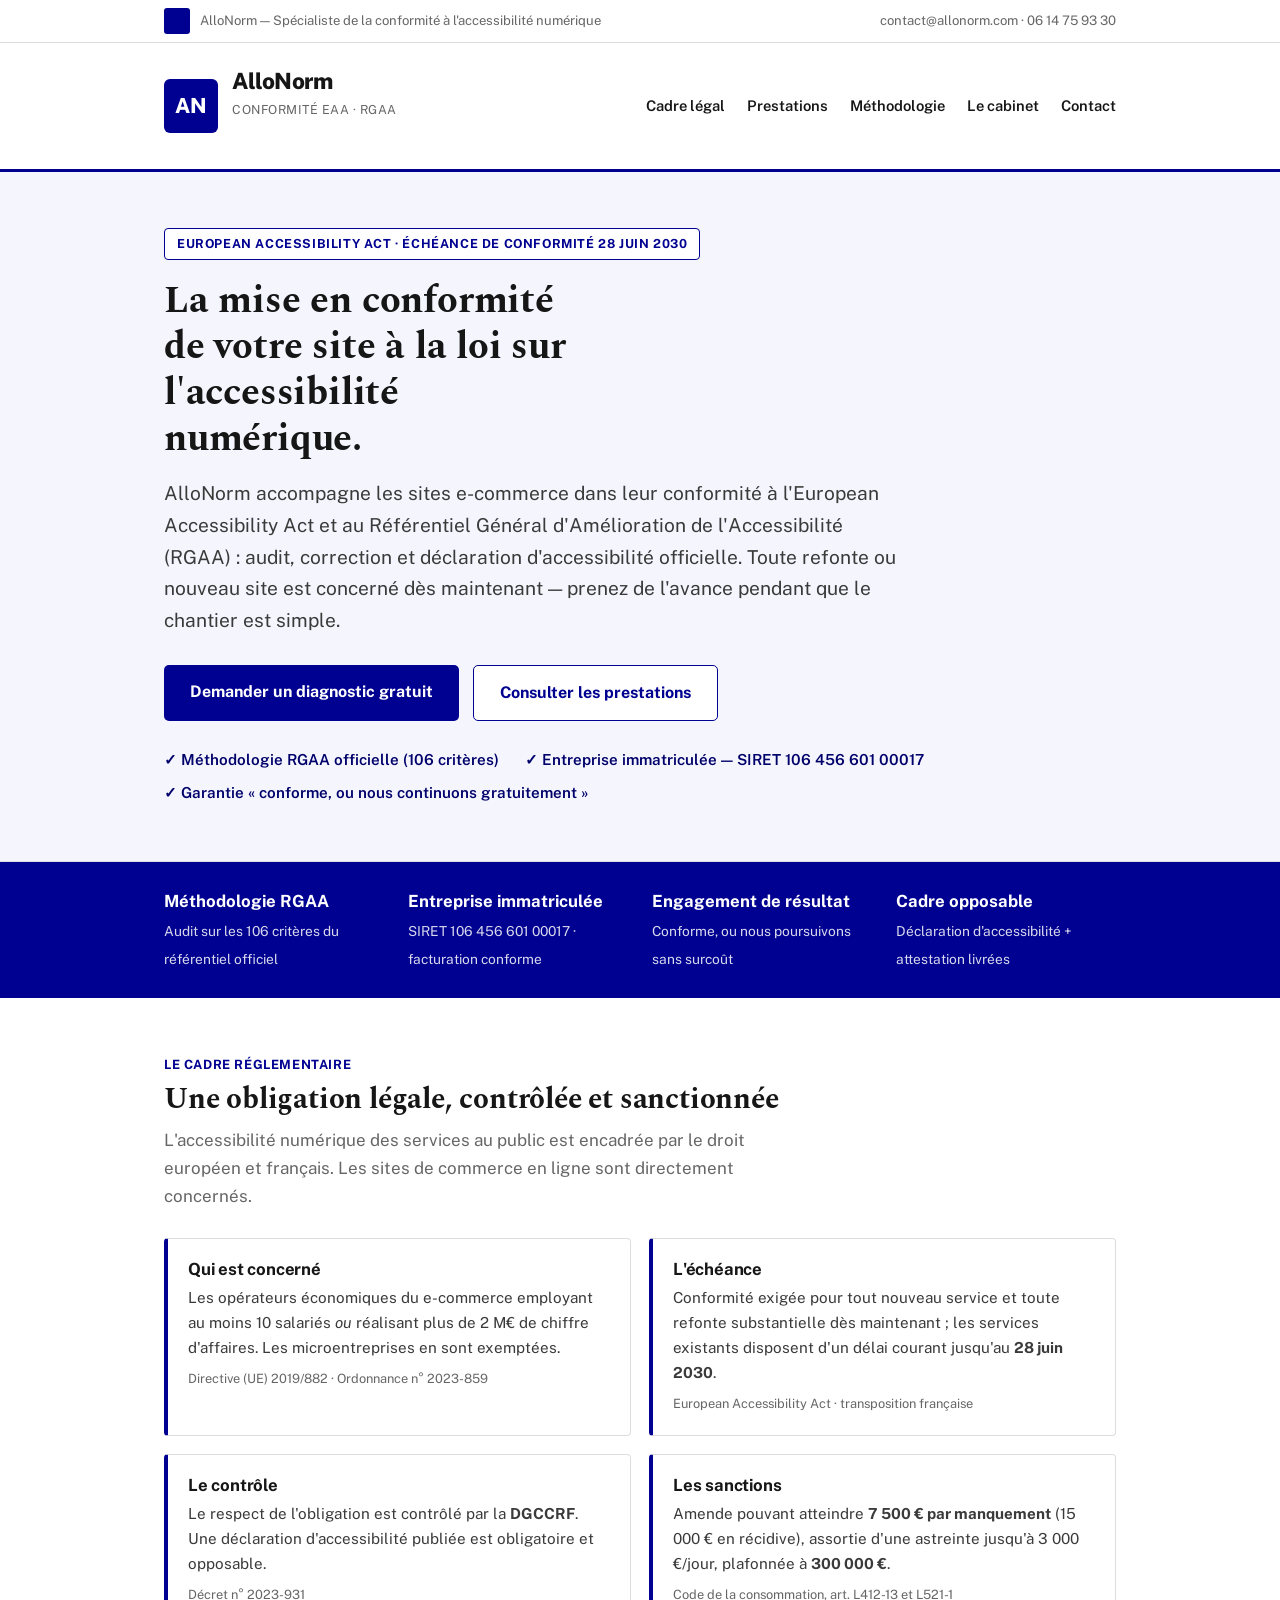
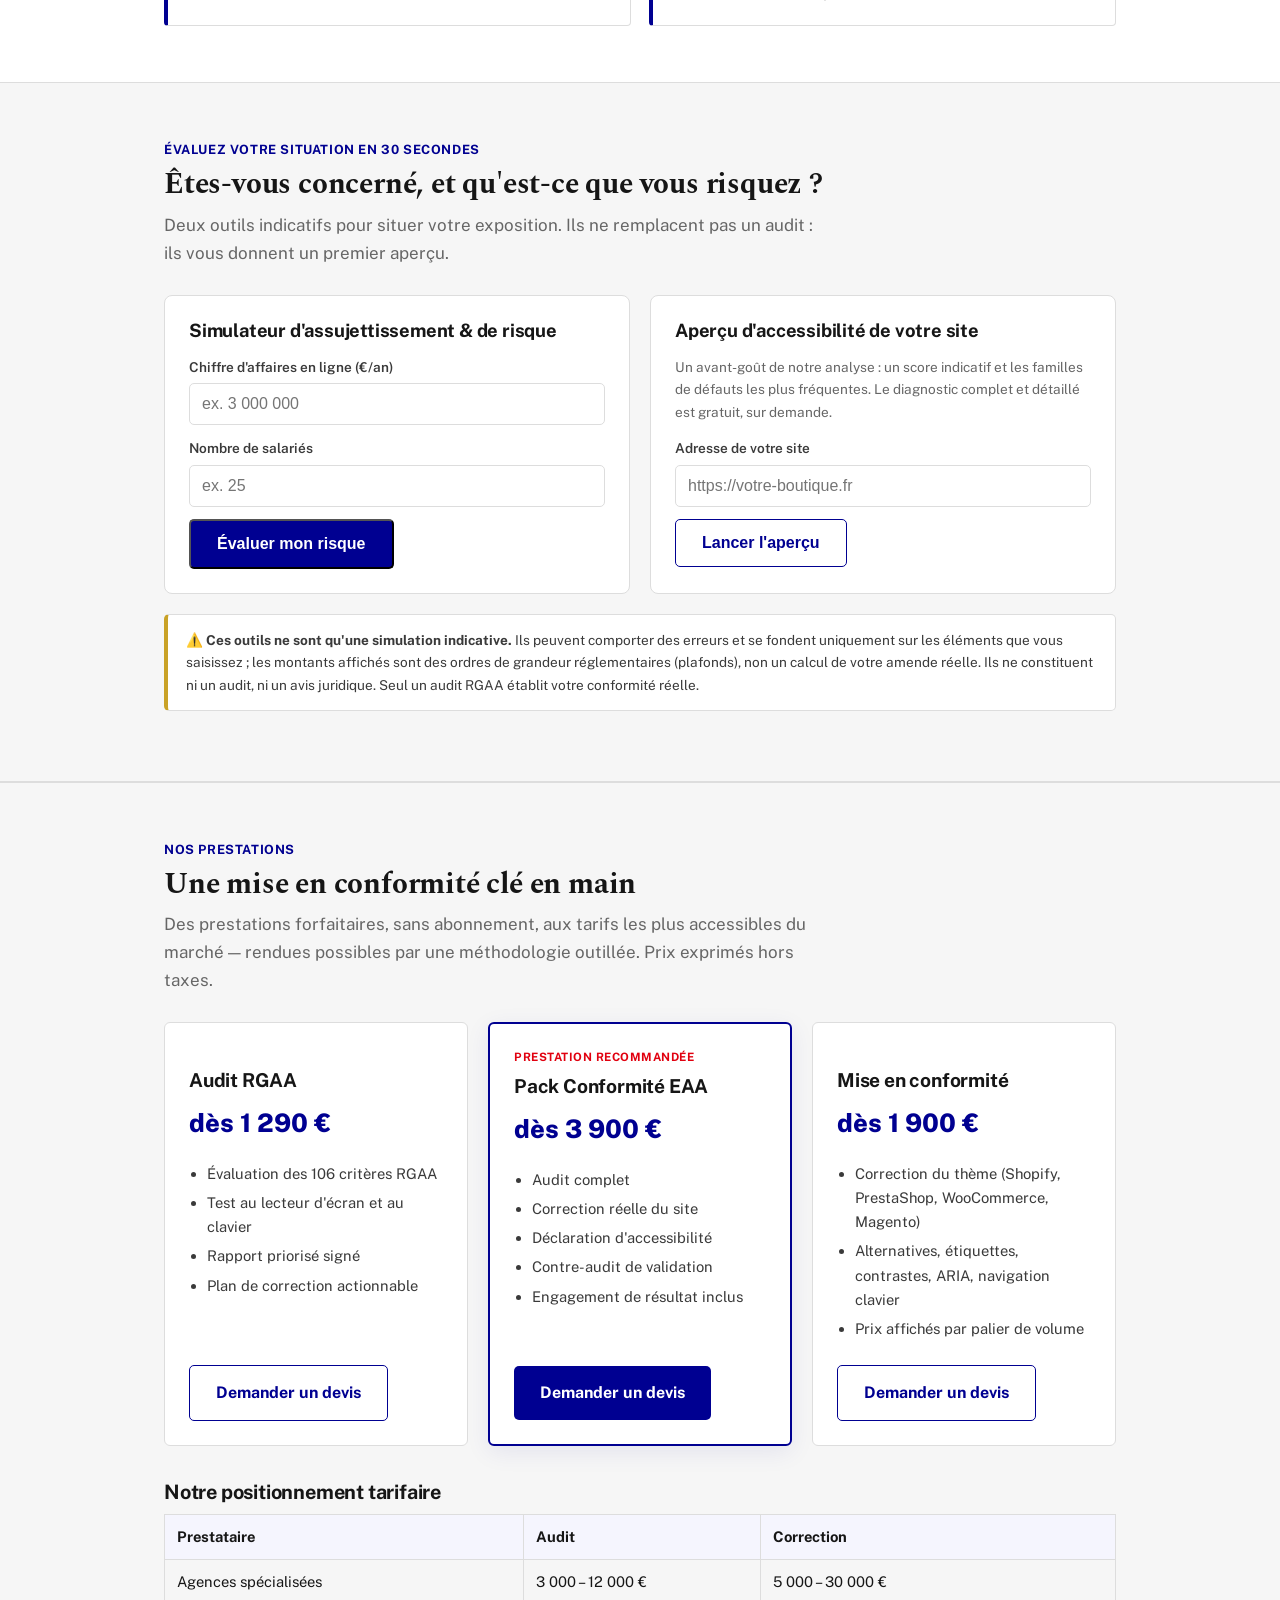
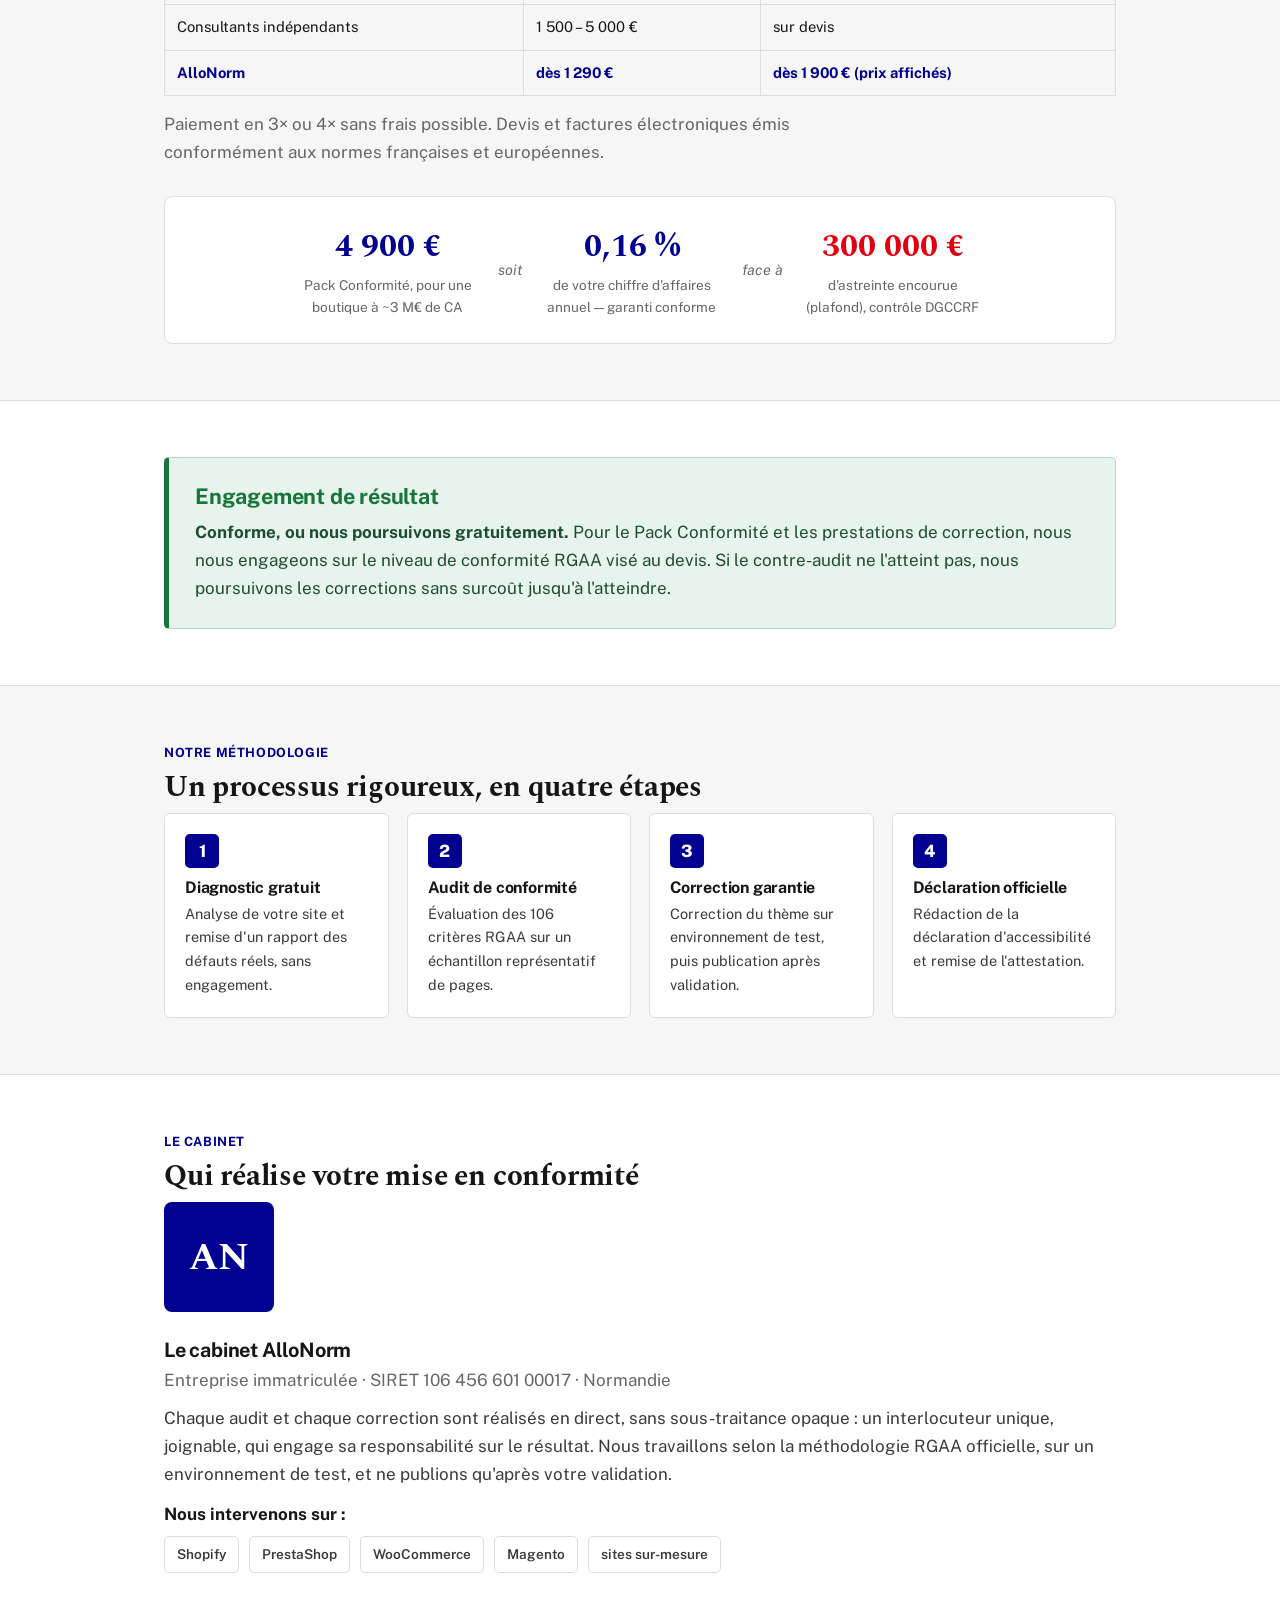
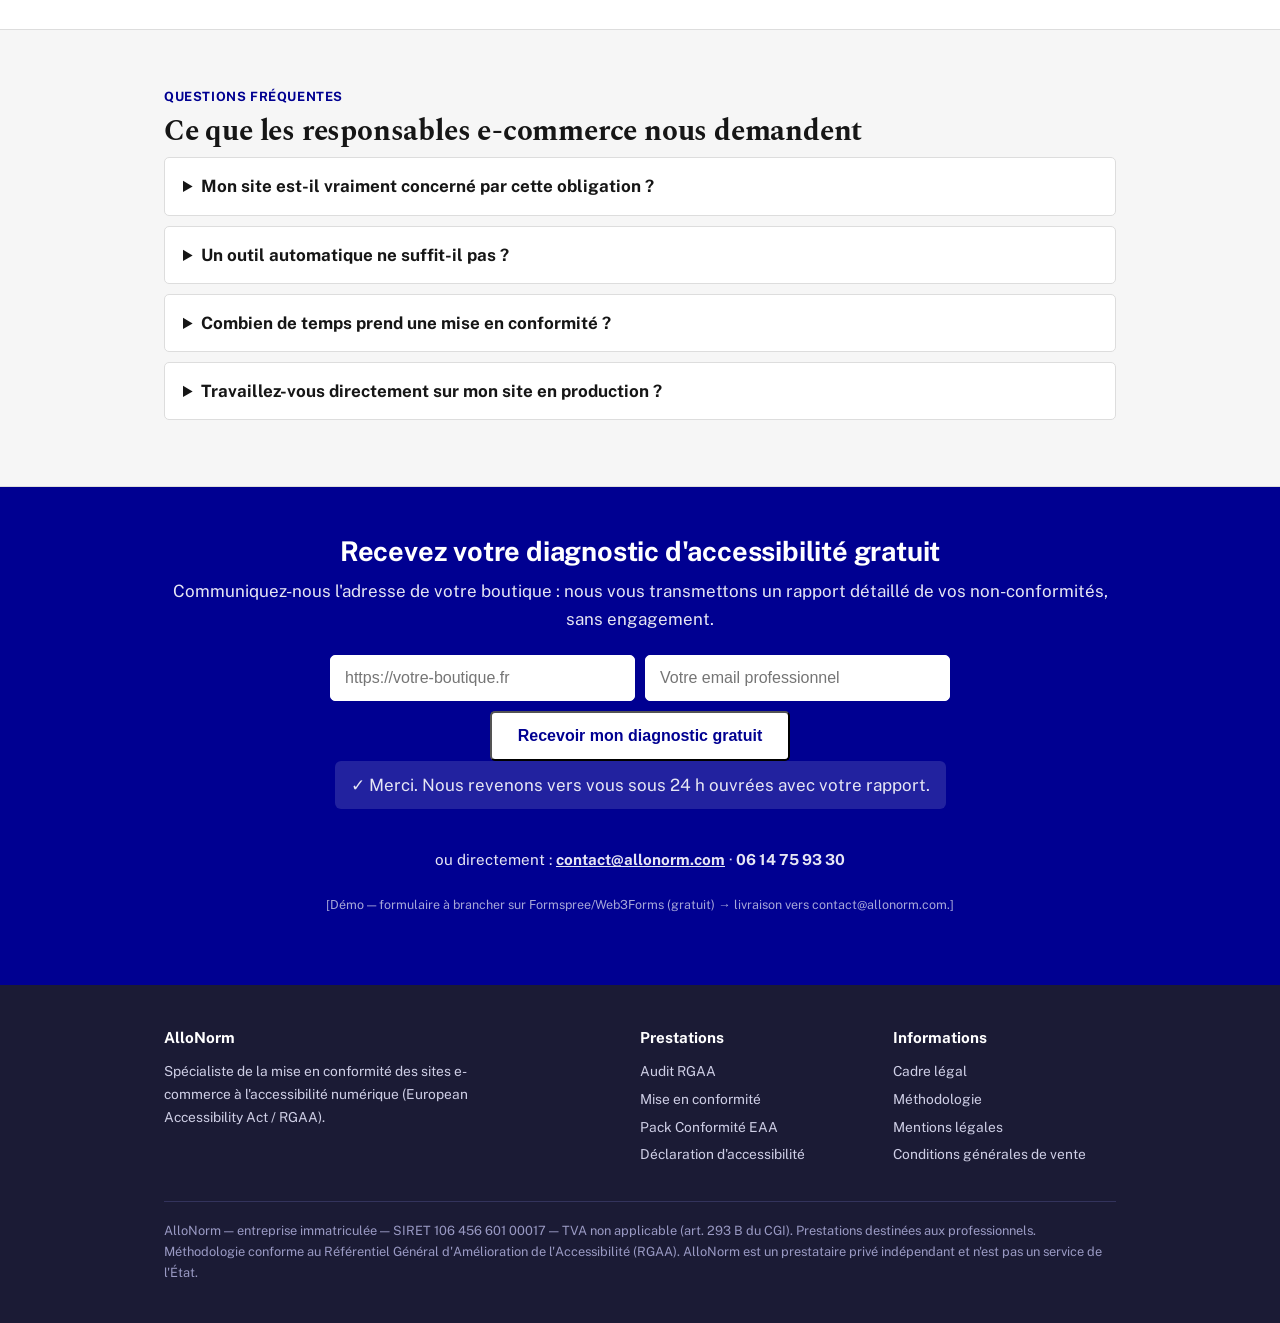
==== index.html @ 85f9f520 "Anonymisation : nom retiré des pages publiques (conservé aux mentions légales, exigence LCEN) Co-Aut" ====
<!DOCTYPE html>
<html lang="fr">
<head>
<meta charset="utf-8">
<meta name="viewport" content="width=device-width, initial-scale=1">
<title>AlloNorm — Conformité à l'accessibilité numérique (European Accessibility Act / RGAA)</title>
<meta name="description" content="AlloNorm accompagne les sites e-commerce dans leur mise en conformité à l'European Accessibility Act et au RGAA : audit, correction et déclaration d'accessibilité. Méthodologie RGAA officielle. Garantie de résultat.">
<link rel="preconnect" href="https://fonts.googleapis.com">
<link rel="preconnect" href="https://fonts.gstatic.com" crossorigin>
<link href="https://fonts.googleapis.com/css2?family=Public+Sans:ital,wght@0,400;0,600;0,700;0,800;1,400&family=Spectral:wght@600;700&display=swap" rel="stylesheet">
<style>
  :root{
    --bleu:#000091;        /* bleu institutionnel */
    --bleu-d:#00006b;
    --rouge:#e1000f;
    --ink:#161616;
    --gris:#3a3a3a;
    --gris-c:#666;
    --bord:#dddddd;
    --bg-alt:#f5f5fe;      /* fond bleuté très clair */
    --bg-grey:#f6f6f6;
    --vert:#18753c;
    --vert-bg:#e7f4ec;
  }
  *{box-sizing:border-box}
  html{scroll-behavior:smooth}
  body{margin:0;font-family:"Public Sans",-apple-system,"Segoe UI",Roboto,Helvetica,Arial,sans-serif;color:var(--ink);line-height:1.65;background:#fff;font-size:17px}
  .wrap{max-width:1000px;margin:0 auto;padding:0 24px}
  a{color:var(--bleu)}
  h1,h2,h3{font-weight:700;line-height:1.2;letter-spacing:-.2px}
  h1,h2.title{font-family:"Spectral",Georgia,serif}
  section[id]{scroll-margin-top:80px}
  .offer,.legal-card,.step{transition:transform .15s ease,box-shadow .15s ease}
  .offer:hover,.legal-card:hover,.step:hover{transform:translateY(-3px);box-shadow:0 10px 28px rgba(0,0,80,.10)}
  nav.main a{position:relative}
  nav.main a::after{content:"";position:absolute;left:0;right:100%;bottom:-4px;height:2px;background:var(--bleu);transition:right .2s ease}
  nav.main a:hover::after{right:0}

  /* Bandeau utilitaire haut */
  .util{background:#fff;border-bottom:1px solid var(--bord);font-size:.82rem;color:var(--gris-c)}
  .util .wrap{display:flex;justify-content:space-between;align-items:center;padding:8px 24px;gap:16px;flex-wrap:wrap}
  .util .left{display:flex;align-items:center;gap:10px}
  .util .square{width:26px;height:26px;background:var(--bleu);border-radius:3px}

  /* En-tête marque */
  .masthead{border-bottom:3px solid var(--bleu)}
  .masthead .wrap{display:flex;align-items:center;justify-content:space-between;padding:20px 24px;gap:20px;flex-wrap:wrap}
  .brand{display:flex;align-items:center;gap:14px}
  .brand .mark{width:54px;height:54px;background:var(--bleu);color:#fff;border-radius:6px;display:flex;align-items:center;justify-content:center;font-weight:800;font-size:1.3rem}
  .brand .name{font-weight:800;font-size:1.4rem;letter-spacing:-.5px}
  .brand .sub{font-size:.78rem;color:var(--gris-c);text-transform:uppercase;letter-spacing:.5px}
  nav.main{display:flex;gap:22px;font-size:.92rem;font-weight:600}
  nav.main a{text-decoration:none;color:var(--ink)}
  nav.main a:hover{color:var(--bleu)}

  /* Hero */
  .hero{background:var(--bg-alt);border-bottom:1px solid var(--bord)}
  .hero .wrap{padding:56px 24px}
  .eyebrow{display:inline-block;background:#fff;border:1px solid var(--bleu);color:var(--bleu);font-weight:700;font-size:.78rem;text-transform:uppercase;letter-spacing:.6px;padding:5px 12px;border-radius:4px;margin-bottom:18px}
  .hero h1{font-size:2.4rem;margin:0 0 16px;max-width:20ch}
  .hero p.lead{font-size:1.2rem;color:var(--gris);max-width:62ch;margin:0 0 28px}
  .actions{display:flex;gap:14px;flex-wrap:wrap}
  .hero-trust{list-style:none;padding:0;margin:26px 0 0;display:flex;flex-wrap:wrap;gap:8px 26px;font-weight:600;font-size:.95rem;color:var(--bleu-d)}
  .hero-trust li{white-space:nowrap}
  .btn{display:inline-block;font-weight:700;padding:14px 26px;border-radius:5px;text-decoration:none;font-size:1rem}
  .btn-p{background:var(--bleu);color:#fff}
  .btn-p:hover{background:var(--bleu-d)}
  .btn-s{background:#fff;color:var(--bleu);border:1px solid var(--bleu)}

  /* Bandeau confiance */
  .trust{background:var(--bleu);color:#fff}
  .trust .wrap{display:grid;grid-template-columns:repeat(auto-fit,minmax(200px,1fr));gap:24px;padding:26px 24px}
  .trust .item{display:flex;gap:12px;align-items:flex-start}
  .trust .item b{display:block;font-size:1.05rem}
  .trust .item span{font-size:.86rem;opacity:.85}

  section{padding:56px 0}
  section.alt{background:var(--bg-grey);border-top:1px solid var(--bord);border-bottom:1px solid var(--bord)}
  .kicker{color:var(--bleu);font-weight:700;text-transform:uppercase;letter-spacing:.6px;font-size:.8rem;margin:0 0 8px}
  h2.title{font-size:1.8rem;margin:0 0 8px}
  .sub{color:var(--gris-c);max-width:65ch;margin:0 0 28px}

  /* Cadre légal — encadré officiel */
  .legal-grid{display:grid;grid-template-columns:1fr 1fr;gap:18px}
  .legal-card{background:#fff;border:1px solid var(--bord);border-left:4px solid var(--bleu);border-radius:4px;padding:20px}
  .legal-card h3{margin:0 0 6px;font-size:1.05rem}
  .legal-card p{margin:0;color:var(--gris);font-size:.95rem}
  .legal-card .ref{display:block;margin-top:8px;font-size:.8rem;color:var(--gris-c)}

  /* Prestations */
  .offers{display:grid;grid-template-columns:repeat(3,1fr);gap:20px}
  .offer{border:1px solid var(--bord);border-radius:6px;padding:24px;background:#fff;display:flex;flex-direction:column}
  .offer.feature{border:2px solid var(--bleu);box-shadow:0 6px 24px rgba(0,0,145,.08)}
  .offer .tag{font-size:.72rem;font-weight:700;text-transform:uppercase;letter-spacing:.5px;color:var(--rouge);margin-bottom:8px;min-height:14px}
  .offer h3{margin:0 0 4px;font-size:1.2rem}
  .offer .price{font-size:1.6rem;font-weight:800;color:var(--bleu);margin:6px 0 12px}
  .offer ul{padding-left:18px;margin:0 0 18px;color:var(--gris);font-size:.92rem}
  .offer ul li{margin:5px 0}
  .offer .foot{margin-top:auto}

  table.cmp{width:100%;border-collapse:collapse;font-size:.92rem;margin-top:10px}
  table.cmp th,table.cmp td{border:1px solid var(--bord);padding:10px 12px;text-align:left}
  table.cmp th{background:var(--bg-alt)}
  table.cmp td.us{font-weight:700;color:var(--bleu)}

  .reframe{margin-top:30px;background:#fff;border:1px solid var(--bord);border-radius:8px;padding:24px;display:flex;align-items:center;justify-content:center;gap:22px;flex-wrap:wrap;text-align:center}
  .reframe .big{font-family:"Spectral",Georgia,serif;font-size:2rem;font-weight:700;color:var(--bleu)}
  .reframe .cap{font-size:.85rem;color:var(--gris-c);max-width:22ch;margin:0 auto}
  .reframe .arrow{color:var(--gris-c);font-style:italic;font-size:.9rem}
  .guarantee{background:var(--vert-bg);border:1px solid #b6ddc4;border-left:5px solid var(--vert);border-radius:5px;padding:26px}
  .guarantee h2{margin:0 0 8px;color:var(--vert);font-size:1.35rem}
  .guarantee p{margin:0;color:#1d4d31}

  .steps{display:grid;grid-template-columns:repeat(4,1fr);gap:18px;counter-reset:s}
  .step{background:#fff;border:1px solid var(--bord);border-radius:6px;padding:20px}
  .step .n{width:34px;height:34px;border-radius:5px;background:var(--bleu);color:#fff;display:flex;align-items:center;justify-content:center;font-weight:800;margin-bottom:10px}
  .step h3{margin:0 0 4px;font-size:1rem}
  .step p{margin:0;font-size:.9rem;color:var(--gris)}

  .who{display:flex;gap:26px;align-items:flex-start;flex-wrap:wrap}
  .who-photo{flex:0 0 110px;height:110px;border-radius:8px;background:var(--bleu);color:#fff;display:flex;align-items:center;justify-content:center;font-family:"Spectral",serif;font-size:2.4rem;font-weight:700}
  .platforms{display:flex;gap:10px;flex-wrap:wrap;margin-top:8px}
  .platforms span{border:1px solid var(--bord);border-radius:5px;padding:6px 12px;font-size:.85rem;font-weight:600;color:var(--gris);background:#fff}
  .tools{display:grid;grid-template-columns:1fr 1fr;gap:20px}
  .tool{background:#fff;border:1px solid var(--bord);border-radius:8px;padding:24px}
  .tool h3{margin:0 0 14px;font-size:1.15rem}
  .tool label{display:block;font-size:.85rem;font-weight:600;color:var(--gris);margin:0 0 12px}
  .tool input{width:100%;margin-top:5px;padding:11px 12px;border:1px solid var(--bord);border-radius:5px;font-size:1rem}
  .tool input:focus{outline:2px solid var(--bleu);border-color:var(--bleu)}
  .tool .hint{font-size:.85rem;color:var(--gris-c);margin:0 0 14px}
  .result{margin-top:16px;padding:16px;border-radius:6px;font-size:.95rem;border:1px solid var(--bord);background:var(--bg-alt)}
  .result .verdict{font-weight:800;font-size:1.05rem;margin-bottom:6px}
  .result .figure{font-family:"Spectral",serif;font-size:1.6rem;font-weight:700;color:var(--rouge);margin:6px 0}
  .result .ok{color:var(--vert)} .result .ko{color:var(--rouge)}
  .result .bar{height:8px;border-radius:4px;background:#e6e6f2;overflow:hidden;margin:8px 0}
  .result .bar > span{display:block;height:100%;background:var(--rouge)}
  .result ul{margin:8px 0 0;padding-left:18px;color:var(--gris)}
  .disclaimer{margin-top:20px;background:#fff;border:1px solid var(--bord);border-left:4px solid #c9a227;border-radius:5px;padding:14px 18px;font-size:.85rem;color:var(--gris)}
  .contact-form{display:flex;gap:10px;flex-wrap:wrap;justify-content:center;margin:6px auto 0;max-width:620px}
  .contact-form input{flex:1 1 220px;padding:13px 14px;border:1px solid #fff;border-radius:5px;font-size:1rem}
  .form-ok{background:rgba(255,255,255,.15);display:inline-block;padding:10px 16px;border-radius:6px;margin-top:14px}
  .faq details{border:1px solid var(--bord);border-radius:5px;padding:14px 18px;margin-bottom:10px;background:#fff}
  .faq summary{font-weight:700;cursor:pointer}
  .faq p{color:var(--gris);margin:10px 0 0}

  .cta-band{background:var(--bleu);color:#fff;text-align:center}
  .cta-band .wrap{padding:48px 24px}
  .cta-band h2{font-size:1.7rem;margin:0 0 10px}
  .cta-band p{opacity:.9;margin:0 0 22px}
  .cta-band .btn-p{background:#fff;color:var(--bleu)}

  footer{background:#1b1b35;color:#cfcfe6;font-size:.86rem}
  footer .wrap{padding:40px 24px;display:grid;grid-template-columns:2fr 1fr 1fr;gap:30px}
  footer h4{color:#fff;font-size:.95rem;margin:0 0 10px}
  footer a{color:#cfcfe6;text-decoration:none;display:block;margin:5px 0}
  footer .legal{grid-column:1/-1;border-top:1px solid #33335c;padding-top:18px;color:#9a9ac4;font-size:.8rem}

  @media(max-width:860px){
    .legal-grid,.offers,.steps{grid-template-columns:1fr}
    footer .wrap{grid-template-columns:1fr}
    .hero h1{font-size:1.9rem}
  }
</style>
</head>
<body>

<!-- Bandeau utilitaire -->
<div class="util"><div class="wrap">
  <div class="left"><div class="square"></div><span>AlloNorm — Spécialiste de la conformité à l'accessibilité numérique</span></div>
  <div>contact@allonorm.com · 06 14 75 93 30</div>
</div></div>

<!-- En-tête -->
<header class="masthead"><div class="wrap">
  <div class="brand">
    <div class="mark">AN</div>
    <div>
      <div class="name">AlloNorm</div>
      <div class="sub">Conformité EAA · RGAA</div>
    </div>
  </div>
  <nav class="main">
    <a href="#cadre">Cadre légal</a>
    <a href="#prestations">Prestations</a>
    <a href="#methode">Méthodologie</a>
    <a href="#cabinet">Le cabinet</a>
    <a href="#contact">Contact</a>
  </nav>
</div></header>

<!-- Hero -->
<div class="hero"><div class="wrap">
  <span class="eyebrow">European Accessibility Act · échéance de conformité 28 juin 2030</span>
  <h1>La mise en conformité de votre site à la loi sur l'accessibilité numérique.</h1>
  <p class="lead">AlloNorm accompagne les sites e-commerce dans leur conformité à l'European Accessibility Act et au Référentiel Général d'Amélioration de l'Accessibilité (RGAA) : audit, correction et déclaration d'accessibilité officielle. Toute refonte ou nouveau site est concerné dès maintenant — prenez de l'avance pendant que le chantier est simple.</p>
  <div class="actions">
    <a class="btn btn-p" href="#contact">Demander un diagnostic gratuit</a>
    <a class="btn btn-s" href="#prestations">Consulter les prestations</a>
  </div>
  <ul class="hero-trust">
    <li>✓ Méthodologie RGAA officielle (106 critères)</li>
    <li>✓ Entreprise immatriculée — SIRET 106 456 601 00017</li>
    <li>✓ Garantie « conforme, ou nous continuons gratuitement »</li>
  </ul>
</div></div>

<!-- Bandeau confiance -->
<div class="trust"><div class="wrap">
  <div class="item"><div><b>Méthodologie RGAA</b><span>Audit sur les 106 critères du référentiel officiel</span></div></div>
  <div class="item"><div><b>Entreprise immatriculée</b><span>SIRET 106 456 601 00017 · facturation conforme</span></div></div>
  <div class="item"><div><b>Engagement de résultat</b><span>Conforme, ou nous poursuivons sans surcoût</span></div></div>
  <div class="item"><div><b>Cadre opposable</b><span>Déclaration d'accessibilité + attestation livrées</span></div></div>
</div></div>

<!-- Cadre légal -->
<section id="cadre"><div class="wrap">
  <p class="kicker">Le cadre réglementaire</p>
  <h2 class="title">Une obligation légale, contrôlée et sanctionnée</h2>
  <p class="sub">L'accessibilité numérique des services au public est encadrée par le droit européen et français. Les sites de commerce en ligne sont directement concernés.</p>
  <div class="legal-grid">
    <div class="legal-card">
      <h3>Qui est concerné</h3>
      <p>Les opérateurs économiques du e-commerce employant au moins 10 salariés <em>ou</em> réalisant plus de 2 M€ de chiffre d'affaires. Les microentreprises en sont exemptées.</p>
      <span class="ref">Directive (UE) 2019/882 · Ordonnance n° 2023-859</span>
    </div>
    <div class="legal-card">
      <h3>L'échéance</h3>
      <p>Conformité exigée pour tout nouveau service et toute refonte substantielle dès maintenant ; les services existants disposent d'un délai courant jusqu'au <strong>28 juin 2030</strong>.</p>
      <span class="ref">European Accessibility Act · transposition française</span>
    </div>
    <div class="legal-card">
      <h3>Le contrôle</h3>
      <p>Le respect de l'obligation est contrôlé par la <strong>DGCCRF</strong>. Une déclaration d'accessibilité publiée est obligatoire et opposable.</p>
      <span class="ref">Décret n° 2023-931</span>
    </div>
    <div class="legal-card">
      <h3>Les sanctions</h3>
      <p>Amende pouvant atteindre <strong>7 500 € par manquement</strong> (15 000 € en récidive), assortie d'une astreinte jusqu'à 3 000 €/jour, plafonnée à <strong>300 000 €</strong>.</p>
      <span class="ref">Code de la consommation, art. L412-13 et L521-1</span>
    </div>
  </div>
</div></section>

<!-- Évaluer sa situation : simulateur + aperçu scanner -->
<section id="evaluer" class="alt"><div class="wrap">
  <p class="kicker">Évaluez votre situation en 30 secondes</p>
  <h2 class="title">Êtes-vous concerné, et qu'est-ce que vous risquez&nbsp;?</h2>
  <p class="sub">Deux outils indicatifs pour situer votre exposition. Ils ne remplacent pas un audit&nbsp;: ils vous donnent un premier aperçu.</p>

  <div class="tools">
    <!-- Simulateur -->
    <div class="tool">
      <h3>Simulateur d'assujettissement &amp; de risque</h3>
      <label>Chiffre d'affaires en ligne (€/an)
        <input type="number" id="ca" min="0" step="10000" placeholder="ex. 3 000 000">
      </label>
      <label>Nombre de salariés
        <input type="number" id="sal" min="0" step="1" placeholder="ex. 25">
      </label>
      <button class="btn btn-p" type="button" onclick="simuler()">Évaluer mon risque</button>
      <div id="simRes" class="result" hidden></div>
    </div>

    <!-- Aperçu scanner (bridé) -->
    <div class="tool">
      <h3>Aperçu d'accessibilité de votre site</h3>
      <p class="hint">Un avant-goût de notre analyse&nbsp;: un score indicatif et les familles de défauts les plus fréquentes. Le diagnostic complet et détaillé est gratuit, sur demande.</p>
      <label>Adresse de votre site
        <input type="url" id="scanUrl" placeholder="https://votre-boutique.fr">
      </label>
      <button class="btn btn-s" type="button" onclick="apercu()">Lancer l'aperçu</button>
      <div id="scanRes" class="result" hidden></div>
    </div>
  </div>

  <p class="disclaimer">⚠️ <strong>Ces outils ne sont qu'une simulation indicative.</strong> Ils peuvent comporter des erreurs et se fondent uniquement sur les éléments que vous saisissez&nbsp;; les montants affichés sont des ordres de grandeur réglementaires (plafonds), non un calcul de votre amende réelle. Ils ne constituent ni un audit, ni un avis juridique. Seul un audit RGAA établit votre conformité réelle.</p>
</div></section>

<!-- Prestations -->
<section id="prestations" class="alt"><div class="wrap">
  <p class="kicker">Nos prestations</p>
  <h2 class="title">Une mise en conformité clé en main</h2>
  <p class="sub">Des prestations forfaitaires, sans abonnement, aux tarifs les plus accessibles du marché — rendues possibles par une méthodologie outillée. Prix exprimés hors taxes.</p>
  <div class="offers">
    <div class="offer">
      <div class="tag"></div>
      <h3>Audit RGAA</h3>
      <div class="price">dès 1 290 €</div>
      <ul>
        <li>Évaluation des 106 critères RGAA</li>
        <li>Test au lecteur d'écran et au clavier</li>
        <li>Rapport priorisé signé</li>
        <li>Plan de correction actionnable</li>
      </ul>
      <div class="foot"><a class="btn btn-s" href="#contact">Demander un devis</a></div>
    </div>
    <div class="offer feature">
      <div class="tag">Prestation recommandée</div>
      <h3>Pack Conformité EAA</h3>
      <div class="price">dès 3 900 €</div>
      <ul>
        <li>Audit complet</li>
        <li>Correction réelle du site</li>
        <li>Déclaration d'accessibilité</li>
        <li>Contre-audit de validation</li>
        <li>Engagement de résultat inclus</li>
      </ul>
      <div class="foot"><a class="btn btn-p" href="#contact">Demander un devis</a></div>
    </div>
    <div class="offer">
      <div class="tag"></div>
      <h3>Mise en conformité</h3>
      <div class="price">dès 1 900 €</div>
      <ul>
        <li>Correction du thème (Shopify, PrestaShop, WooCommerce, Magento)</li>
        <li>Alternatives, étiquettes, contrastes, ARIA, navigation clavier</li>
        <li>Prix affichés par palier de volume</li>
      </ul>
      <div class="foot"><a class="btn btn-s" href="#contact">Demander un devis</a></div>
    </div>
  </div>

  <h3 style="margin:34px 0 6px">Notre positionnement tarifaire</h3>
  <table class="cmp">
    <tr><th>Prestataire</th><th>Audit</th><th>Correction</th></tr>
    <tr><td>Agences spécialisées</td><td>3 000 – 12 000 €</td><td>5 000 – 30 000 €</td></tr>
    <tr><td>Consultants indépendants</td><td>1 500 – 5 000 €</td><td>sur devis</td></tr>
    <tr><td class="us">AlloNorm</td><td class="us">dès 1 290 €</td><td class="us">dès 1 900 € (prix affichés)</td></tr>
  </table>
  <p class="sub" style="margin-top:14px">Paiement en 3× ou 4× sans frais possible. Devis et factures électroniques émis conformément aux normes françaises et européennes.</p>

  <div class="reframe">
    <div>
      <div class="big">4 900 €</div>
      <div class="cap">Pack Conformité, pour une boutique à ~3 M€ de CA</div>
    </div>
    <div class="arrow">soit</div>
    <div>
      <div class="big">0,16 %</div>
      <div class="cap">de votre chiffre d'affaires annuel — garanti conforme</div>
    </div>
    <div class="arrow">face à</div>
    <div>
      <div class="big" style="color:var(--rouge)">300 000 €</div>
      <div class="cap">d'astreinte encourue (plafond), contrôle DGCCRF</div>
    </div>
  </div>
</div></section>

<!-- Garantie -->
<section id="garantie"><div class="wrap">
  <div class="guarantee">
    <h2>Engagement de résultat</h2>
    <p><strong>Conforme, ou nous poursuivons gratuitement.</strong> Pour le Pack Conformité et les prestations de correction, nous nous engageons sur le niveau de conformité RGAA visé au devis. Si le contre-audit ne l'atteint pas, nous poursuivons les corrections sans surcoût jusqu'à l'atteindre.</p>
  </div>
</div></section>

<!-- Méthodologie -->
<section id="methode" class="alt"><div class="wrap">
  <p class="kicker">Notre méthodologie</p>
  <h2 class="title">Un processus rigoureux, en quatre étapes</h2>
  <div class="steps">
    <div class="step"><div class="n">1</div><h3>Diagnostic gratuit</h3><p>Analyse de votre site et remise d'un rapport des défauts réels, sans engagement.</p></div>
    <div class="step"><div class="n">2</div><h3>Audit de conformité</h3><p>Évaluation des 106 critères RGAA sur un échantillon représentatif de pages.</p></div>
    <div class="step"><div class="n">3</div><h3>Correction garantie</h3><p>Correction du thème sur environnement de test, puis publication après validation.</p></div>
    <div class="step"><div class="n">4</div><h3>Déclaration officielle</h3><p>Rédaction de la déclaration d'accessibilité et remise de l'attestation.</p></div>
  </div>
</div></section>

<!-- Incarnation -->
<section id="cabinet"><div class="wrap">
  <p class="kicker">Le cabinet</p>
  <h2 class="title">Qui réalise votre mise en conformité</h2>
  <div class="who">
    <div class="who-photo" aria-hidden="true">AN</div>
    <div>
      <h3 style="margin:0 0 4px">Le cabinet AlloNorm</h3>
      <p style="margin:0 0 10px;color:var(--gris-c)">Entreprise immatriculée · SIRET 106 456 601 00017 · Normandie</p>
      <p style="margin:0;color:var(--gris)">Chaque audit et chaque correction sont réalisés en direct, sans sous-traitance opaque : un interlocuteur unique, joignable, qui engage sa responsabilité sur le résultat. Nous travaillons selon la méthodologie RGAA officielle, sur un environnement de test, et ne publions qu'après votre validation.</p>
      <p style="margin:12px 0 0"><strong>Nous intervenons sur :</strong></p>
      <div class="platforms"><span>Shopify</span><span>PrestaShop</span><span>WooCommerce</span><span>Magento</span><span>sites sur-mesure</span></div>
    </div>
  </div>
</div></section>

<!-- FAQ -->
<section id="faq" class="alt"><div class="wrap">
  <p class="kicker">Questions fréquentes</p>
  <h2 class="title">Ce que les responsables e-commerce nous demandent</h2>
  <div class="faq">
    <details><summary>Mon site est-il vraiment concerné par cette obligation ?</summary><p>Si votre activité de vente en ligne dépasse 10 salariés ou 2 M€ de chiffre d'affaires, oui. Le diagnostic gratuit vous le confirme et identifie vos non-conformités.</p></details>
    <details><summary>Un outil automatique ne suffit-il pas ?</summary><p>Non. Les scanners automatiques ne couvrent qu'environ 30 % des critères et ne rendent pas un site conforme. La conformité exige un audit humain et une correction réelle du code — ce que nous réalisons.</p></details>
    <details><summary>Combien de temps prend une mise en conformité ?</summary><p>Selon le volume de non-conformités, généralement de quelques jours à quelques semaines. Le délai précis figure au devis.</p></details>
    <details><summary>Travaillez-vous directement sur mon site en production ?</summary><p>Non. Nous intervenons sur un thème dupliqué ou un environnement de test, et la publication n'a lieu qu'après votre validation.</p></details>
  </div>
</div></section>

<!-- CTA -->
<div class="cta-band" id="contact"><div class="wrap">
  <h2>Recevez votre diagnostic d'accessibilité gratuit</h2>
  <p>Communiquez-nous l'adresse de votre boutique : nous vous transmettons un rapport détaillé de vos non-conformités, sans engagement.</p>
  <form class="contact-form" onsubmit="return fauxEnvoi(event)">
    <input type="url" name="site" placeholder="https://votre-boutique.fr" required>
    <input type="email" name="email" placeholder="Votre email professionnel" required>
    <button class="btn btn-p" type="submit">Recevoir mon diagnostic gratuit</button>
  </form>
  <p class="form-ok" id="formOk" hidden>✓ Merci. Nous revenons vers vous sous 24&nbsp;h ouvrées avec votre rapport.</p>
  <p style="margin-top:16px;font-size:.95rem;opacity:.9">ou directement : <a href="mailto:contact@allonorm.com" style="color:inherit"><strong>contact@allonorm.com</strong></a> · <strong>06 14 75 93 30</strong></p>
  <p style="margin-top:6px;font-size:.78rem;opacity:.65">[Démo — formulaire à brancher sur Formspree/Web3Forms (gratuit) → livraison vers contact@allonorm.com.]</p>
</div></div>

<!-- Footer -->
<footer><div class="wrap">
  <div>
    <h4>AlloNorm</h4>
    <p style="margin:0;max-width:40ch">Spécialiste de la mise en conformité des sites e-commerce à l'accessibilité numérique (European Accessibility Act / RGAA).</p>
  </div>
  <div>
    <h4>Prestations</h4>
    <a href="#prestations">Audit RGAA</a>
    <a href="#prestations">Mise en conformité</a>
    <a href="#prestations">Pack Conformité EAA</a>
    <a href="#prestations">Déclaration d'accessibilité</a>
  </div>
  <div>
    <h4>Informations</h4>
    <a href="#cadre">Cadre légal</a>
    <a href="#methode">Méthodologie</a>
    <a href="mentions-legales.html">Mentions légales</a>
    <a href="cgv.html">Conditions générales de vente</a>
  </div>
  <div class="legal">
    AlloNorm — entreprise immatriculée — SIRET 106 456 601 00017 — TVA non applicable (art. 293 B du CGI).
    Prestations destinées aux professionnels. Méthodologie conforme au Référentiel Général d'Amélioration de l'Accessibilité (RGAA).
    AlloNorm est un prestataire privé indépendant et n'est pas un service de l'État.
  </div>
</div></footer>

<script>
function euros(n){return n.toLocaleString('fr-FR')+' €';}

function simuler(){
  var ca=parseFloat(document.getElementById('ca').value)||0;
  var sal=parseInt(document.getElementById('sal').value)||0;
  var box=document.getElementById('simRes');
  box.hidden=false;
  var assujetti=(sal>=10 || ca>2000000);
  if(!assujetti){
    box.innerHTML='<div class="verdict ok">Vous semblez exempté</div>'+
      '<p>Avec moins de 10 salariés <em>et</em> 2 M€ de CA en ligne, la micro-entreprise n\'est pas assujettie. '+
      'Attention : tout dépassement de l\'un des deux seuils vous y soumet immédiatement.</p>';
    return;
  }
  // Estimation indicative (ordres de grandeur réglementaires, pas un calcul d'amende réelle)
  box.innerHTML='<div class="verdict ko">Vous êtes assujetti à l\'EAA</div>'+
    '<p>Au moins un seuil est dépassé (≥ 10 salariés ou &gt; 2 M€ de CA en ligne).</p>'+
    '<div class="figure">jusqu\'à '+euros(300000)+'</div>'+
    '<p style="margin:0 0 6px">d\'astreinte encourue (plafond réglementaire), en sus de <strong>7 500 € par manquement</strong> '+
    '(15 000 € en récidive), sous contrôle de la DGCCRF.</p>'+
    '<div class="bar"><span style="width:100%"></span></div>'+
    '<p style="font-size:.82rem;color:#666;margin:8px 0 0">Échéance de conformité : 28 juin 2030 — immédiate pour tout nouveau site ou refonte. '+
    'Chiffre indicatif, plafond théorique, non représentatif de votre amende réelle.</p>';
}

function apercu(){
  var url=(document.getElementById('scanUrl').value||'').trim();
  var box=document.getElementById('scanRes');
  if(!url){box.hidden=false;box.innerHTML='<p>Indiquez l\'adresse de votre site.</p>';return;}
  box.hidden=false;
  box.innerHTML='<p>Analyse en cours…</p>';
  // VERSION DÉMO : simulation d'aperçu (le vrai moteur de scan tourne en back-office).
  // Score pseudo-déterministe à partir de l'URL pour un rendu stable en démo.
  var seed=0; for(var i=0;i<url.length;i++){seed=(seed+url.charCodeAt(i))%97;}
  var score=70+(seed%30); // 70–99 : la quasi-totalité des sites e-commerce sont non conformes
  var bande = score>=85?'Critique':(score>=60?'Élevé':'Modéré');
  setTimeout(function(){
    box.innerHTML='<div class="verdict ko">Score de risque estimé : '+score+'/100 — '+bande+'</div>'+
      '<div class="bar"><span style="width:'+score+'%"></span></div>'+
      '<p style="margin:8px 0 4px">Familles de défauts les plus probables sur ce type de site :</p>'+
      '<ul><li>Images sans alternative textuelle</li><li>Champs de formulaire sans étiquette</li>'+
      '<li>Contrastes insuffisants</li><li>Aucune déclaration d\'accessibilité publiée</li></ul>'+
      '<p style="font-size:.82rem;color:#666;margin:10px 0 0">Aperçu indicatif. '+
      'Le <strong>diagnostic complet et détaillé est gratuit</strong> — demandez-le via le formulaire de contact.</p>';
  },650);
}

function fauxEnvoi(e){
  e.preventDefault();
  document.querySelector('.contact-form').hidden=true;
  document.getElementById('formOk').hidden=false;
  return false;
}
</script>
</body>
</html>
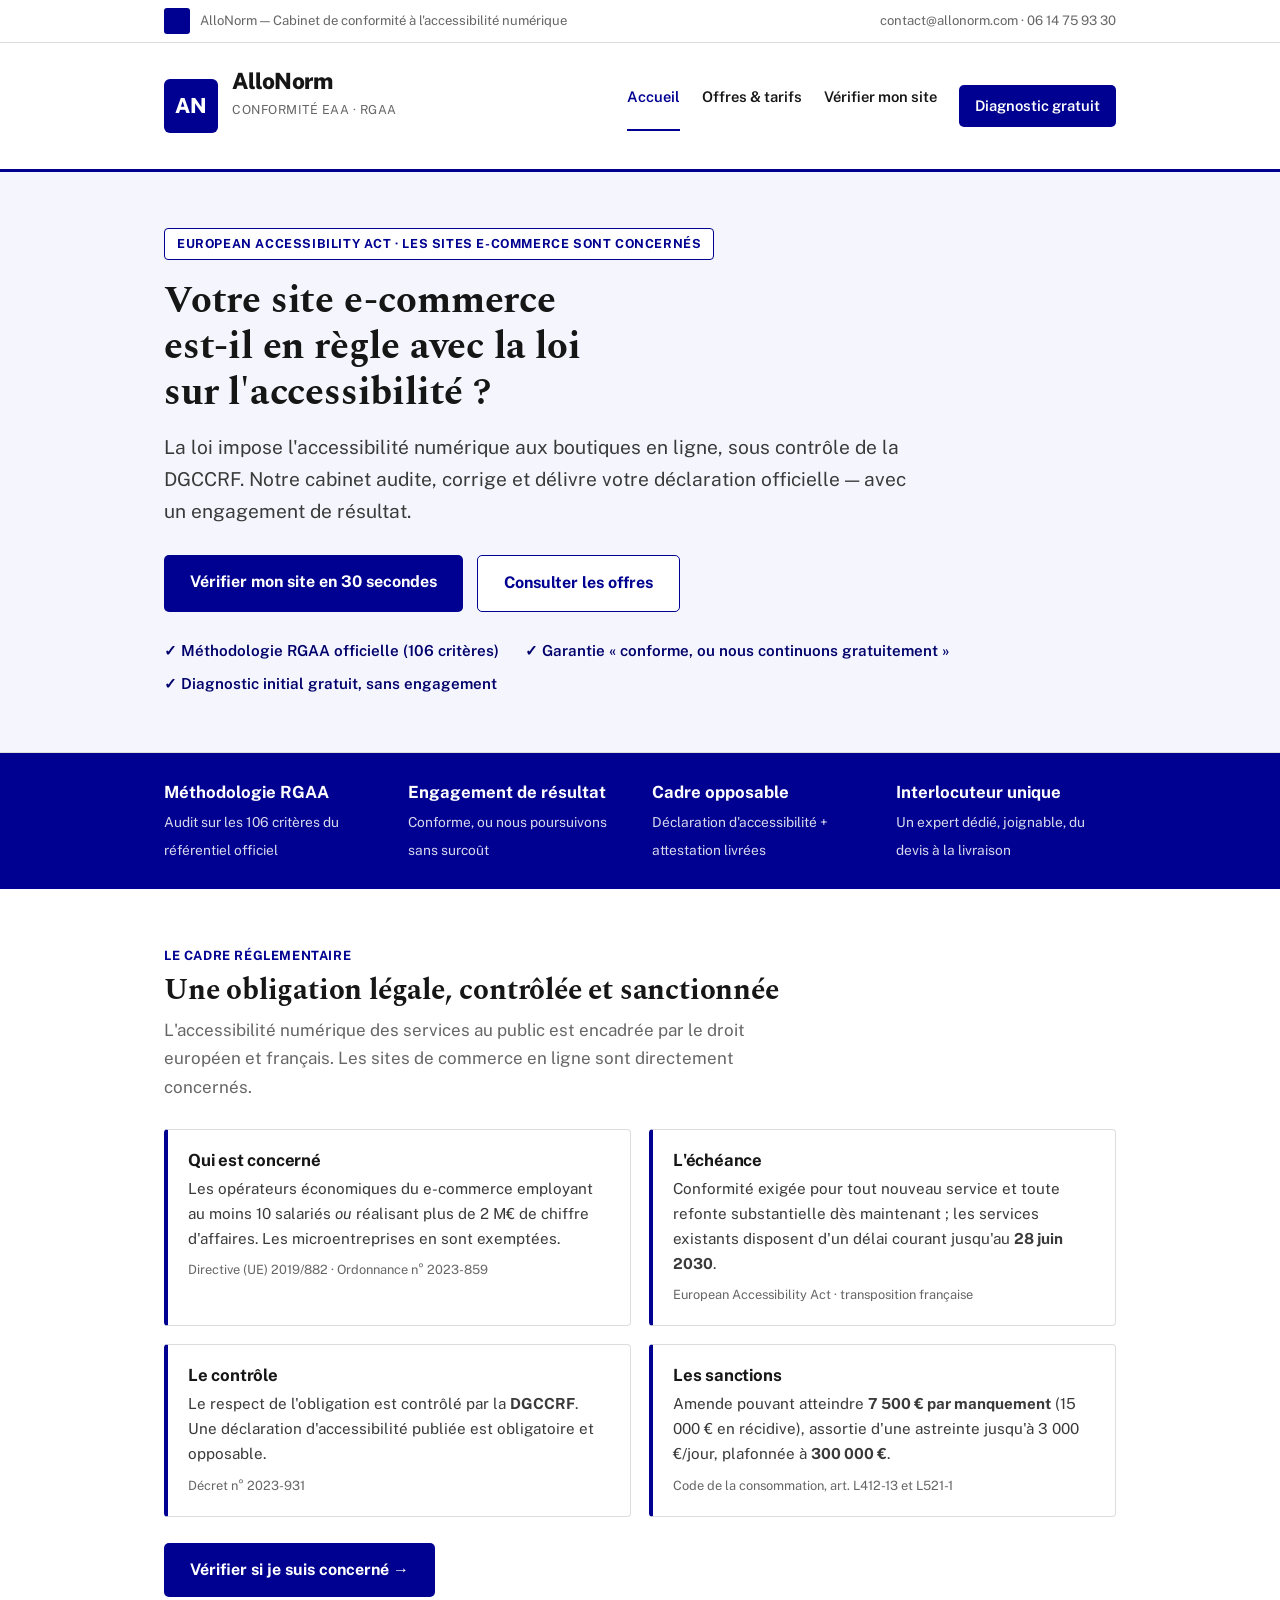
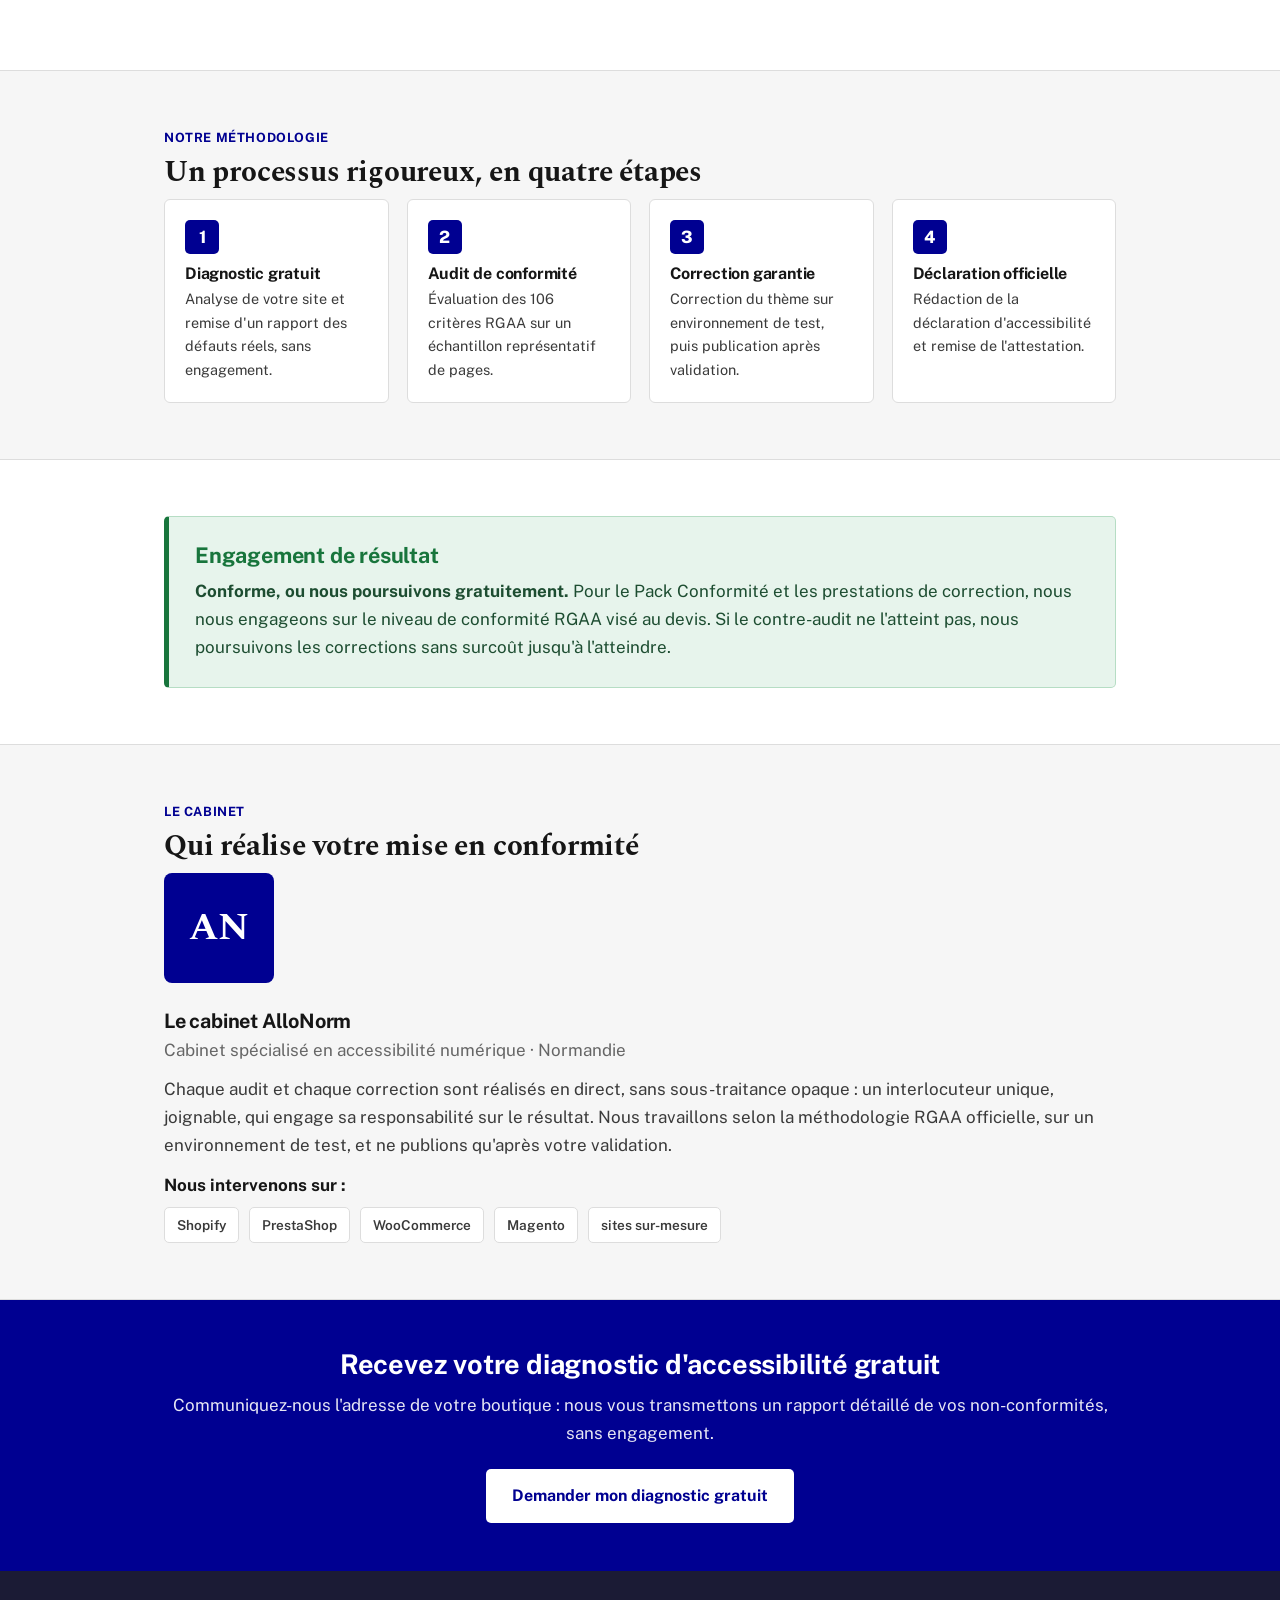
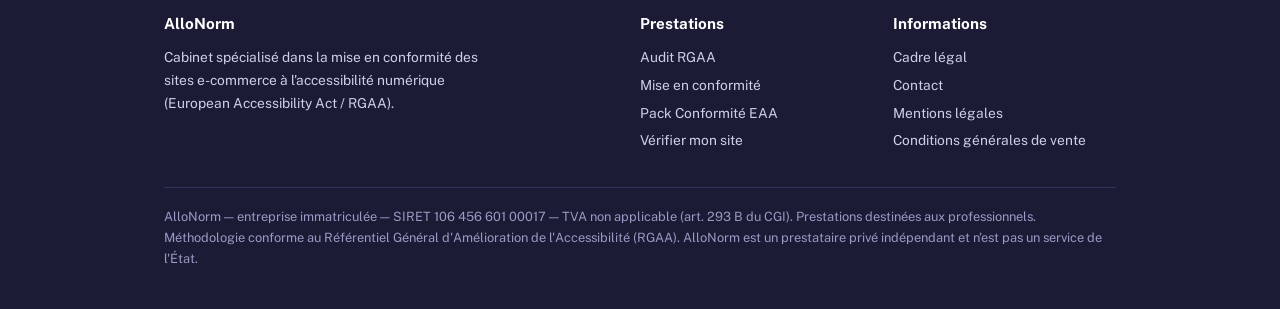
==== commit b8bb17b3: "Refonte 4 pages : accueil condensé, offres, vérification, contact — voix cabinet, zéro info perso Co" ====
--- a/index.html
+++ b/index.html
@@ -4,212 +4,59 @@
 <meta charset="utf-8">
 <meta name="viewport" content="width=device-width, initial-scale=1">
 <title>AlloNorm — Conformité à l'accessibilité numérique (European Accessibility Act / RGAA)</title>
-<meta name="description" content="AlloNorm accompagne les sites e-commerce dans leur mise en conformité à l'European Accessibility Act et au RGAA : audit, correction et déclaration d'accessibilité. Méthodologie RGAA officielle. Garantie de résultat.">
+<meta name="description" content="AlloNorm met les sites e-commerce en conformité avec l'European Accessibility Act et le RGAA : audit, correction et déclaration d'accessibilité. Garantie de résultat.">
 <link rel="preconnect" href="https://fonts.googleapis.com">
 <link rel="preconnect" href="https://fonts.gstatic.com" crossorigin>
 <link href="https://fonts.googleapis.com/css2?family=Public+Sans:ital,wght@0,400;0,600;0,700;0,800;1,400&family=Spectral:wght@600;700&display=swap" rel="stylesheet">
-<style>
-  :root{
-    --bleu:#000091;        /* bleu institutionnel */
-    --bleu-d:#00006b;
-    --rouge:#e1000f;
-    --ink:#161616;
-    --gris:#3a3a3a;
-    --gris-c:#666;
-    --bord:#dddddd;
-    --bg-alt:#f5f5fe;      /* fond bleuté très clair */
-    --bg-grey:#f6f6f6;
-    --vert:#18753c;
-    --vert-bg:#e7f4ec;
-  }
-  *{box-sizing:border-box}
-  html{scroll-behavior:smooth}
-  body{margin:0;font-family:"Public Sans",-apple-system,"Segoe UI",Roboto,Helvetica,Arial,sans-serif;color:var(--ink);line-height:1.65;background:#fff;font-size:17px}
-  .wrap{max-width:1000px;margin:0 auto;padding:0 24px}
-  a{color:var(--bleu)}
-  h1,h2,h3{font-weight:700;line-height:1.2;letter-spacing:-.2px}
-  h1,h2.title{font-family:"Spectral",Georgia,serif}
-  section[id]{scroll-margin-top:80px}
-  .offer,.legal-card,.step{transition:transform .15s ease,box-shadow .15s ease}
-  .offer:hover,.legal-card:hover,.step:hover{transform:translateY(-3px);box-shadow:0 10px 28px rgba(0,0,80,.10)}
-  nav.main a{position:relative}
-  nav.main a::after{content:"";position:absolute;left:0;right:100%;bottom:-4px;height:2px;background:var(--bleu);transition:right .2s ease}
-  nav.main a:hover::after{right:0}
-
-  /* Bandeau utilitaire haut */
-  .util{background:#fff;border-bottom:1px solid var(--bord);font-size:.82rem;color:var(--gris-c)}
-  .util .wrap{display:flex;justify-content:space-between;align-items:center;padding:8px 24px;gap:16px;flex-wrap:wrap}
-  .util .left{display:flex;align-items:center;gap:10px}
-  .util .square{width:26px;height:26px;background:var(--bleu);border-radius:3px}
-
-  /* En-tête marque */
-  .masthead{border-bottom:3px solid var(--bleu)}
-  .masthead .wrap{display:flex;align-items:center;justify-content:space-between;padding:20px 24px;gap:20px;flex-wrap:wrap}
-  .brand{display:flex;align-items:center;gap:14px}
-  .brand .mark{width:54px;height:54px;background:var(--bleu);color:#fff;border-radius:6px;display:flex;align-items:center;justify-content:center;font-weight:800;font-size:1.3rem}
-  .brand .name{font-weight:800;font-size:1.4rem;letter-spacing:-.5px}
-  .brand .sub{font-size:.78rem;color:var(--gris-c);text-transform:uppercase;letter-spacing:.5px}
-  nav.main{display:flex;gap:22px;font-size:.92rem;font-weight:600}
-  nav.main a{text-decoration:none;color:var(--ink)}
-  nav.main a:hover{color:var(--bleu)}
-
-  /* Hero */
-  .hero{background:var(--bg-alt);border-bottom:1px solid var(--bord)}
-  .hero .wrap{padding:56px 24px}
-  .eyebrow{display:inline-block;background:#fff;border:1px solid var(--bleu);color:var(--bleu);font-weight:700;font-size:.78rem;text-transform:uppercase;letter-spacing:.6px;padding:5px 12px;border-radius:4px;margin-bottom:18px}
-  .hero h1{font-size:2.4rem;margin:0 0 16px;max-width:20ch}
-  .hero p.lead{font-size:1.2rem;color:var(--gris);max-width:62ch;margin:0 0 28px}
-  .actions{display:flex;gap:14px;flex-wrap:wrap}
-  .hero-trust{list-style:none;padding:0;margin:26px 0 0;display:flex;flex-wrap:wrap;gap:8px 26px;font-weight:600;font-size:.95rem;color:var(--bleu-d)}
-  .hero-trust li{white-space:nowrap}
-  .btn{display:inline-block;font-weight:700;padding:14px 26px;border-radius:5px;text-decoration:none;font-size:1rem}
-  .btn-p{background:var(--bleu);color:#fff}
-  .btn-p:hover{background:var(--bleu-d)}
-  .btn-s{background:#fff;color:var(--bleu);border:1px solid var(--bleu)}
-
-  /* Bandeau confiance */
-  .trust{background:var(--bleu);color:#fff}
-  .trust .wrap{display:grid;grid-template-columns:repeat(auto-fit,minmax(200px,1fr));gap:24px;padding:26px 24px}
-  .trust .item{display:flex;gap:12px;align-items:flex-start}
-  .trust .item b{display:block;font-size:1.05rem}
-  .trust .item span{font-size:.86rem;opacity:.85}
-
-  section{padding:56px 0}
-  section.alt{background:var(--bg-grey);border-top:1px solid var(--bord);border-bottom:1px solid var(--bord)}
-  .kicker{color:var(--bleu);font-weight:700;text-transform:uppercase;letter-spacing:.6px;font-size:.8rem;margin:0 0 8px}
-  h2.title{font-size:1.8rem;margin:0 0 8px}
-  .sub{color:var(--gris-c);max-width:65ch;margin:0 0 28px}
-
-  /* Cadre légal — encadré officiel */
-  .legal-grid{display:grid;grid-template-columns:1fr 1fr;gap:18px}
-  .legal-card{background:#fff;border:1px solid var(--bord);border-left:4px solid var(--bleu);border-radius:4px;padding:20px}
-  .legal-card h3{margin:0 0 6px;font-size:1.05rem}
-  .legal-card p{margin:0;color:var(--gris);font-size:.95rem}
-  .legal-card .ref{display:block;margin-top:8px;font-size:.8rem;color:var(--gris-c)}
-
-  /* Prestations */
-  .offers{display:grid;grid-template-columns:repeat(3,1fr);gap:20px}
-  .offer{border:1px solid var(--bord);border-radius:6px;padding:24px;background:#fff;display:flex;flex-direction:column}
-  .offer.feature{border:2px solid var(--bleu);box-shadow:0 6px 24px rgba(0,0,145,.08)}
-  .offer .tag{font-size:.72rem;font-weight:700;text-transform:uppercase;letter-spacing:.5px;color:var(--rouge);margin-bottom:8px;min-height:14px}
-  .offer h3{margin:0 0 4px;font-size:1.2rem}
-  .offer .price{font-size:1.6rem;font-weight:800;color:var(--bleu);margin:6px 0 12px}
-  .offer ul{padding-left:18px;margin:0 0 18px;color:var(--gris);font-size:.92rem}
-  .offer ul li{margin:5px 0}
-  .offer .foot{margin-top:auto}
-
-  table.cmp{width:100%;border-collapse:collapse;font-size:.92rem;margin-top:10px}
-  table.cmp th,table.cmp td{border:1px solid var(--bord);padding:10px 12px;text-align:left}
-  table.cmp th{background:var(--bg-alt)}
-  table.cmp td.us{font-weight:700;color:var(--bleu)}
-
-  .reframe{margin-top:30px;background:#fff;border:1px solid var(--bord);border-radius:8px;padding:24px;display:flex;align-items:center;justify-content:center;gap:22px;flex-wrap:wrap;text-align:center}
-  .reframe .big{font-family:"Spectral",Georgia,serif;font-size:2rem;font-weight:700;color:var(--bleu)}
-  .reframe .cap{font-size:.85rem;color:var(--gris-c);max-width:22ch;margin:0 auto}
-  .reframe .arrow{color:var(--gris-c);font-style:italic;font-size:.9rem}
-  .guarantee{background:var(--vert-bg);border:1px solid #b6ddc4;border-left:5px solid var(--vert);border-radius:5px;padding:26px}
-  .guarantee h2{margin:0 0 8px;color:var(--vert);font-size:1.35rem}
-  .guarantee p{margin:0;color:#1d4d31}
-
-  .steps{display:grid;grid-template-columns:repeat(4,1fr);gap:18px;counter-reset:s}
-  .step{background:#fff;border:1px solid var(--bord);border-radius:6px;padding:20px}
-  .step .n{width:34px;height:34px;border-radius:5px;background:var(--bleu);color:#fff;display:flex;align-items:center;justify-content:center;font-weight:800;margin-bottom:10px}
-  .step h3{margin:0 0 4px;font-size:1rem}
-  .step p{margin:0;font-size:.9rem;color:var(--gris)}
-
-  .who{display:flex;gap:26px;align-items:flex-start;flex-wrap:wrap}
-  .who-photo{flex:0 0 110px;height:110px;border-radius:8px;background:var(--bleu);color:#fff;display:flex;align-items:center;justify-content:center;font-family:"Spectral",serif;font-size:2.4rem;font-weight:700}
-  .platforms{display:flex;gap:10px;flex-wrap:wrap;margin-top:8px}
-  .platforms span{border:1px solid var(--bord);border-radius:5px;padding:6px 12px;font-size:.85rem;font-weight:600;color:var(--gris);background:#fff}
-  .tools{display:grid;grid-template-columns:1fr 1fr;gap:20px}
-  .tool{background:#fff;border:1px solid var(--bord);border-radius:8px;padding:24px}
-  .tool h3{margin:0 0 14px;font-size:1.15rem}
-  .tool label{display:block;font-size:.85rem;font-weight:600;color:var(--gris);margin:0 0 12px}
-  .tool input{width:100%;margin-top:5px;padding:11px 12px;border:1px solid var(--bord);border-radius:5px;font-size:1rem}
-  .tool input:focus{outline:2px solid var(--bleu);border-color:var(--bleu)}
-  .tool .hint{font-size:.85rem;color:var(--gris-c);margin:0 0 14px}
-  .result{margin-top:16px;padding:16px;border-radius:6px;font-size:.95rem;border:1px solid var(--bord);background:var(--bg-alt)}
-  .result .verdict{font-weight:800;font-size:1.05rem;margin-bottom:6px}
-  .result .figure{font-family:"Spectral",serif;font-size:1.6rem;font-weight:700;color:var(--rouge);margin:6px 0}
-  .result .ok{color:var(--vert)} .result .ko{color:var(--rouge)}
-  .result .bar{height:8px;border-radius:4px;background:#e6e6f2;overflow:hidden;margin:8px 0}
-  .result .bar > span{display:block;height:100%;background:var(--rouge)}
-  .result ul{margin:8px 0 0;padding-left:18px;color:var(--gris)}
-  .disclaimer{margin-top:20px;background:#fff;border:1px solid var(--bord);border-left:4px solid #c9a227;border-radius:5px;padding:14px 18px;font-size:.85rem;color:var(--gris)}
-  .contact-form{display:flex;gap:10px;flex-wrap:wrap;justify-content:center;margin:6px auto 0;max-width:620px}
-  .contact-form input{flex:1 1 220px;padding:13px 14px;border:1px solid #fff;border-radius:5px;font-size:1rem}
-  .form-ok{background:rgba(255,255,255,.15);display:inline-block;padding:10px 16px;border-radius:6px;margin-top:14px}
-  .faq details{border:1px solid var(--bord);border-radius:5px;padding:14px 18px;margin-bottom:10px;background:#fff}
-  .faq summary{font-weight:700;cursor:pointer}
-  .faq p{color:var(--gris);margin:10px 0 0}
-
-  .cta-band{background:var(--bleu);color:#fff;text-align:center}
-  .cta-band .wrap{padding:48px 24px}
-  .cta-band h2{font-size:1.7rem;margin:0 0 10px}
-  .cta-band p{opacity:.9;margin:0 0 22px}
-  .cta-band .btn-p{background:#fff;color:var(--bleu)}
-
-  footer{background:#1b1b35;color:#cfcfe6;font-size:.86rem}
-  footer .wrap{padding:40px 24px;display:grid;grid-template-columns:2fr 1fr 1fr;gap:30px}
-  footer h4{color:#fff;font-size:.95rem;margin:0 0 10px}
-  footer a{color:#cfcfe6;text-decoration:none;display:block;margin:5px 0}
-  footer .legal{grid-column:1/-1;border-top:1px solid #33335c;padding-top:18px;color:#9a9ac4;font-size:.8rem}
-
-  @media(max-width:860px){
-    .legal-grid,.offers,.steps{grid-template-columns:1fr}
-    footer .wrap{grid-template-columns:1fr}
-    .hero h1{font-size:1.9rem}
-  }
-</style>
+<link rel="stylesheet" href="styles.css">
 </head>
 <body>
 
 <!-- Bandeau utilitaire -->
 <div class="util"><div class="wrap">
-  <div class="left"><div class="square"></div><span>AlloNorm — Spécialiste de la conformité à l'accessibilité numérique</span></div>
+  <div class="left"><div class="square"></div><span>AlloNorm — Cabinet de conformité à l'accessibilité numérique</span></div>
   <div>contact@allonorm.com · 06 14 75 93 30</div>
 </div></div>
 
 <!-- En-tête -->
 <header class="masthead"><div class="wrap">
-  <div class="brand">
+  <a class="brand" href="index.html">
     <div class="mark">AN</div>
     <div>
       <div class="name">AlloNorm</div>
       <div class="sub">Conformité EAA · RGAA</div>
     </div>
-  </div>
+  </a>
   <nav class="main">
-    <a href="#cadre">Cadre légal</a>
-    <a href="#prestations">Prestations</a>
-    <a href="#methode">Méthodologie</a>
-    <a href="#cabinet">Le cabinet</a>
-    <a href="#contact">Contact</a>
+    <a href="index.html" class="active">Accueil</a>
+    <a href="offres.html">Offres &amp; tarifs</a>
+    <a href="verifier.html">Vérifier mon site</a>
+    <a href="contact.html" class="cta">Diagnostic gratuit</a>
   </nav>
 </div></header>
 
 <!-- Hero -->
 <div class="hero"><div class="wrap">
-  <span class="eyebrow">European Accessibility Act · échéance de conformité 28 juin 2030</span>
-  <h1>La mise en conformité de votre site à la loi sur l'accessibilité numérique.</h1>
-  <p class="lead">AlloNorm accompagne les sites e-commerce dans leur conformité à l'European Accessibility Act et au Référentiel Général d'Amélioration de l'Accessibilité (RGAA) : audit, correction et déclaration d'accessibilité officielle. Toute refonte ou nouveau site est concerné dès maintenant — prenez de l'avance pendant que le chantier est simple.</p>
+  <span class="eyebrow">European Accessibility Act · les sites e-commerce sont concernés</span>
+  <h1>Votre site e-commerce est-il en règle avec la loi sur l'accessibilité&nbsp;?</h1>
+  <p class="lead">La loi impose l'accessibilité numérique aux boutiques en ligne, sous contrôle de la DGCCRF. Notre cabinet audite, corrige et délivre votre déclaration officielle — avec un engagement de résultat.</p>
   <div class="actions">
-    <a class="btn btn-p" href="#contact">Demander un diagnostic gratuit</a>
-    <a class="btn btn-s" href="#prestations">Consulter les prestations</a>
+    <a class="btn btn-p" href="verifier.html">Vérifier mon site en 30 secondes</a>
+    <a class="btn btn-s" href="offres.html">Consulter les offres</a>
   </div>
   <ul class="hero-trust">
     <li>✓ Méthodologie RGAA officielle (106 critères)</li>
-    <li>✓ Entreprise immatriculée — SIRET 106 456 601 00017</li>
     <li>✓ Garantie « conforme, ou nous continuons gratuitement »</li>
+    <li>✓ Diagnostic initial gratuit, sans engagement</li>
   </ul>
 </div></div>
 
 <!-- Bandeau confiance -->
 <div class="trust"><div class="wrap">
   <div class="item"><div><b>Méthodologie RGAA</b><span>Audit sur les 106 critères du référentiel officiel</span></div></div>
-  <div class="item"><div><b>Entreprise immatriculée</b><span>SIRET 106 456 601 00017 · facturation conforme</span></div></div>
   <div class="item"><div><b>Engagement de résultat</b><span>Conforme, ou nous poursuivons sans surcoût</span></div></div>
   <div class="item"><div><b>Cadre opposable</b><span>Déclaration d'accessibilité + attestation livrées</span></div></div>
+  <div class="item"><div><b>Interlocuteur unique</b><span>Un expert dédié, joignable, du devis à la livraison</span></div></div>
 </div></div>
 
 <!-- Cadre légal -->
@@ -239,120 +86,7 @@
       <span class="ref">Code de la consommation, art. L412-13 et L521-1</span>
     </div>
   </div>
-</div></section>
-
-<!-- Évaluer sa situation : simulateur + aperçu scanner -->
-<section id="evaluer" class="alt"><div class="wrap">
-  <p class="kicker">Évaluez votre situation en 30 secondes</p>
-  <h2 class="title">Êtes-vous concerné, et qu'est-ce que vous risquez&nbsp;?</h2>
-  <p class="sub">Deux outils indicatifs pour situer votre exposition. Ils ne remplacent pas un audit&nbsp;: ils vous donnent un premier aperçu.</p>
-
-  <div class="tools">
-    <!-- Simulateur -->
-    <div class="tool">
-      <h3>Simulateur d'assujettissement &amp; de risque</h3>
-      <label>Chiffre d'affaires en ligne (€/an)
-        <input type="number" id="ca" min="0" step="10000" placeholder="ex. 3 000 000">
-      </label>
-      <label>Nombre de salariés
-        <input type="number" id="sal" min="0" step="1" placeholder="ex. 25">
-      </label>
-      <button class="btn btn-p" type="button" onclick="simuler()">Évaluer mon risque</button>
-      <div id="simRes" class="result" hidden></div>
-    </div>
-
-    <!-- Aperçu scanner (bridé) -->
-    <div class="tool">
-      <h3>Aperçu d'accessibilité de votre site</h3>
-      <p class="hint">Un avant-goût de notre analyse&nbsp;: un score indicatif et les familles de défauts les plus fréquentes. Le diagnostic complet et détaillé est gratuit, sur demande.</p>
-      <label>Adresse de votre site
-        <input type="url" id="scanUrl" placeholder="https://votre-boutique.fr">
-      </label>
-      <button class="btn btn-s" type="button" onclick="apercu()">Lancer l'aperçu</button>
-      <div id="scanRes" class="result" hidden></div>
-    </div>
-  </div>
-
-  <p class="disclaimer">⚠️ <strong>Ces outils ne sont qu'une simulation indicative.</strong> Ils peuvent comporter des erreurs et se fondent uniquement sur les éléments que vous saisissez&nbsp;; les montants affichés sont des ordres de grandeur réglementaires (plafonds), non un calcul de votre amende réelle. Ils ne constituent ni un audit, ni un avis juridique. Seul un audit RGAA établit votre conformité réelle.</p>
-</div></section>
-
-<!-- Prestations -->
-<section id="prestations" class="alt"><div class="wrap">
-  <p class="kicker">Nos prestations</p>
-  <h2 class="title">Une mise en conformité clé en main</h2>
-  <p class="sub">Des prestations forfaitaires, sans abonnement, aux tarifs les plus accessibles du marché — rendues possibles par une méthodologie outillée. Prix exprimés hors taxes.</p>
-  <div class="offers">
-    <div class="offer">
-      <div class="tag"></div>
-      <h3>Audit RGAA</h3>
-      <div class="price">dès 1 290 €</div>
-      <ul>
-        <li>Évaluation des 106 critères RGAA</li>
-        <li>Test au lecteur d'écran et au clavier</li>
-        <li>Rapport priorisé signé</li>
-        <li>Plan de correction actionnable</li>
-      </ul>
-      <div class="foot"><a class="btn btn-s" href="#contact">Demander un devis</a></div>
-    </div>
-    <div class="offer feature">
-      <div class="tag">Prestation recommandée</div>
-      <h3>Pack Conformité EAA</h3>
-      <div class="price">dès 3 900 €</div>
-      <ul>
-        <li>Audit complet</li>
-        <li>Correction réelle du site</li>
-        <li>Déclaration d'accessibilité</li>
-        <li>Contre-audit de validation</li>
-        <li>Engagement de résultat inclus</li>
-      </ul>
-      <div class="foot"><a class="btn btn-p" href="#contact">Demander un devis</a></div>
-    </div>
-    <div class="offer">
-      <div class="tag"></div>
-      <h3>Mise en conformité</h3>
-      <div class="price">dès 1 900 €</div>
-      <ul>
-        <li>Correction du thème (Shopify, PrestaShop, WooCommerce, Magento)</li>
-        <li>Alternatives, étiquettes, contrastes, ARIA, navigation clavier</li>
-        <li>Prix affichés par palier de volume</li>
-      </ul>
-      <div class="foot"><a class="btn btn-s" href="#contact">Demander un devis</a></div>
-    </div>
-  </div>
-
-  <h3 style="margin:34px 0 6px">Notre positionnement tarifaire</h3>
-  <table class="cmp">
-    <tr><th>Prestataire</th><th>Audit</th><th>Correction</th></tr>
-    <tr><td>Agences spécialisées</td><td>3 000 – 12 000 €</td><td>5 000 – 30 000 €</td></tr>
-    <tr><td>Consultants indépendants</td><td>1 500 – 5 000 €</td><td>sur devis</td></tr>
-    <tr><td class="us">AlloNorm</td><td class="us">dès 1 290 €</td><td class="us">dès 1 900 € (prix affichés)</td></tr>
-  </table>
-  <p class="sub" style="margin-top:14px">Paiement en 3× ou 4× sans frais possible. Devis et factures électroniques émis conformément aux normes françaises et européennes.</p>
-
-  <div class="reframe">
-    <div>
-      <div class="big">4 900 €</div>
-      <div class="cap">Pack Conformité, pour une boutique à ~3 M€ de CA</div>
-    </div>
-    <div class="arrow">soit</div>
-    <div>
-      <div class="big">0,16 %</div>
-      <div class="cap">de votre chiffre d'affaires annuel — garanti conforme</div>
-    </div>
-    <div class="arrow">face à</div>
-    <div>
-      <div class="big" style="color:var(--rouge)">300 000 €</div>
-      <div class="cap">d'astreinte encourue (plafond), contrôle DGCCRF</div>
-    </div>
-  </div>
-</div></section>
-
-<!-- Garantie -->
-<section id="garantie"><div class="wrap">
-  <div class="guarantee">
-    <h2>Engagement de résultat</h2>
-    <p><strong>Conforme, ou nous poursuivons gratuitement.</strong> Pour le Pack Conformité et les prestations de correction, nous nous engageons sur le niveau de conformité RGAA visé au devis. Si le contre-audit ne l'atteint pas, nous poursuivons les corrections sans surcoût jusqu'à l'atteindre.</p>
-  </div>
+  <p style="margin-top:26px"><a class="btn btn-p" href="verifier.html">Vérifier si je suis concerné →</a></p>
 </div></section>
 
 <!-- Méthodologie -->
@@ -367,15 +101,23 @@
   </div>
 </div></section>
 
-<!-- Incarnation -->
-<section id="cabinet"><div class="wrap">
+<!-- Garantie -->
+<section id="garantie"><div class="wrap">
+  <div class="guarantee">
+    <h2>Engagement de résultat</h2>
+    <p><strong>Conforme, ou nous poursuivons gratuitement.</strong> Pour le Pack Conformité et les prestations de correction, nous nous engageons sur le niveau de conformité RGAA visé au devis. Si le contre-audit ne l'atteint pas, nous poursuivons les corrections sans surcoût jusqu'à l'atteindre.</p>
+  </div>
+</div></section>
+
+<!-- Le cabinet -->
+<section id="cabinet" class="alt"><div class="wrap">
   <p class="kicker">Le cabinet</p>
   <h2 class="title">Qui réalise votre mise en conformité</h2>
   <div class="who">
     <div class="who-photo" aria-hidden="true">AN</div>
     <div>
       <h3 style="margin:0 0 4px">Le cabinet AlloNorm</h3>
-      <p style="margin:0 0 10px;color:var(--gris-c)">Entreprise immatriculée · SIRET 106 456 601 00017 · Normandie</p>
+      <p style="margin:0 0 10px;color:var(--gris-c)">Cabinet spécialisé en accessibilité numérique · Normandie</p>
       <p style="margin:0;color:var(--gris)">Chaque audit et chaque correction sont réalisés en direct, sans sous-traitance opaque : un interlocuteur unique, joignable, qui engage sa responsabilité sur le résultat. Nous travaillons selon la méthodologie RGAA officielle, sur un environnement de test, et ne publions qu'après votre validation.</p>
       <p style="margin:12px 0 0"><strong>Nous intervenons sur :</strong></p>
       <div class="platforms"><span>Shopify</span><span>PrestaShop</span><span>WooCommerce</span><span>Magento</span><span>sites sur-mesure</span></div>
@@ -383,49 +125,30 @@
   </div>
 </div></section>
 
-<!-- FAQ -->
-<section id="faq" class="alt"><div class="wrap">
-  <p class="kicker">Questions fréquentes</p>
-  <h2 class="title">Ce que les responsables e-commerce nous demandent</h2>
-  <div class="faq">
-    <details><summary>Mon site est-il vraiment concerné par cette obligation ?</summary><p>Si votre activité de vente en ligne dépasse 10 salariés ou 2 M€ de chiffre d'affaires, oui. Le diagnostic gratuit vous le confirme et identifie vos non-conformités.</p></details>
-    <details><summary>Un outil automatique ne suffit-il pas ?</summary><p>Non. Les scanners automatiques ne couvrent qu'environ 30 % des critères et ne rendent pas un site conforme. La conformité exige un audit humain et une correction réelle du code — ce que nous réalisons.</p></details>
-    <details><summary>Combien de temps prend une mise en conformité ?</summary><p>Selon le volume de non-conformités, généralement de quelques jours à quelques semaines. Le délai précis figure au devis.</p></details>
-    <details><summary>Travaillez-vous directement sur mon site en production ?</summary><p>Non. Nous intervenons sur un thème dupliqué ou un environnement de test, et la publication n'a lieu qu'après votre validation.</p></details>
-  </div>
-</div></section>
-
 <!-- CTA -->
-<div class="cta-band" id="contact"><div class="wrap">
+<div class="cta-band"><div class="wrap">
   <h2>Recevez votre diagnostic d'accessibilité gratuit</h2>
   <p>Communiquez-nous l'adresse de votre boutique : nous vous transmettons un rapport détaillé de vos non-conformités, sans engagement.</p>
-  <form class="contact-form" onsubmit="return fauxEnvoi(event)">
-    <input type="url" name="site" placeholder="https://votre-boutique.fr" required>
-    <input type="email" name="email" placeholder="Votre email professionnel" required>
-    <button class="btn btn-p" type="submit">Recevoir mon diagnostic gratuit</button>
-  </form>
-  <p class="form-ok" id="formOk" hidden>✓ Merci. Nous revenons vers vous sous 24&nbsp;h ouvrées avec votre rapport.</p>
-  <p style="margin-top:16px;font-size:.95rem;opacity:.9">ou directement : <a href="mailto:contact@allonorm.com" style="color:inherit"><strong>contact@allonorm.com</strong></a> · <strong>06 14 75 93 30</strong></p>
-  <p style="margin-top:6px;font-size:.78rem;opacity:.65">[Démo — formulaire à brancher sur Formspree/Web3Forms (gratuit) → livraison vers contact@allonorm.com.]</p>
+  <a class="btn btn-p" href="contact.html">Demander mon diagnostic gratuit</a>
 </div></div>
 
 <!-- Footer -->
 <footer><div class="wrap">
   <div>
     <h4>AlloNorm</h4>
-    <p style="margin:0;max-width:40ch">Spécialiste de la mise en conformité des sites e-commerce à l'accessibilité numérique (European Accessibility Act / RGAA).</p>
+    <p style="margin:0;max-width:40ch">Cabinet spécialisé dans la mise en conformité des sites e-commerce à l'accessibilité numérique (European Accessibility Act / RGAA).</p>
   </div>
   <div>
     <h4>Prestations</h4>
-    <a href="#prestations">Audit RGAA</a>
-    <a href="#prestations">Mise en conformité</a>
-    <a href="#prestations">Pack Conformité EAA</a>
-    <a href="#prestations">Déclaration d'accessibilité</a>
+    <a href="offres.html">Audit RGAA</a>
+    <a href="offres.html">Mise en conformité</a>
+    <a href="offres.html">Pack Conformité EAA</a>
+    <a href="verifier.html">Vérifier mon site</a>
   </div>
   <div>
     <h4>Informations</h4>
-    <a href="#cadre">Cadre légal</a>
-    <a href="#methode">Méthodologie</a>
+    <a href="index.html#cadre">Cadre légal</a>
+    <a href="contact.html">Contact</a>
     <a href="mentions-legales.html">Mentions légales</a>
     <a href="cgv.html">Conditions générales de vente</a>
   </div>
@@ -436,60 +159,5 @@
   </div>
 </div></footer>
 
-<script>
-function euros(n){return n.toLocaleString('fr-FR')+' €';}
-
-function simuler(){
-  var ca=parseFloat(document.getElementById('ca').value)||0;
-  var sal=parseInt(document.getElementById('sal').value)||0;
-  var box=document.getElementById('simRes');
-  box.hidden=false;
-  var assujetti=(sal>=10 || ca>2000000);
-  if(!assujetti){
-    box.innerHTML='<div class="verdict ok">Vous semblez exempté</div>'+
-      '<p>Avec moins de 10 salariés <em>et</em> 2 M€ de CA en ligne, la micro-entreprise n\'est pas assujettie. '+
-      'Attention : tout dépassement de l\'un des deux seuils vous y soumet immédiatement.</p>';
-    return;
-  }
-  // Estimation indicative (ordres de grandeur réglementaires, pas un calcul d'amende réelle)
-  box.innerHTML='<div class="verdict ko">Vous êtes assujetti à l\'EAA</div>'+
-    '<p>Au moins un seuil est dépassé (≥ 10 salariés ou &gt; 2 M€ de CA en ligne).</p>'+
-    '<div class="figure">jusqu\'à '+euros(300000)+'</div>'+
-    '<p style="margin:0 0 6px">d\'astreinte encourue (plafond réglementaire), en sus de <strong>7 500 € par manquement</strong> '+
-    '(15 000 € en récidive), sous contrôle de la DGCCRF.</p>'+
-    '<div class="bar"><span style="width:100%"></span></div>'+
-    '<p style="font-size:.82rem;color:#666;margin:8px 0 0">Échéance de conformité : 28 juin 2030 — immédiate pour tout nouveau site ou refonte. '+
-    'Chiffre indicatif, plafond théorique, non représentatif de votre amende réelle.</p>';
-}
-
-function apercu(){
-  var url=(document.getElementById('scanUrl').value||'').trim();
-  var box=document.getElementById('scanRes');
-  if(!url){box.hidden=false;box.innerHTML='<p>Indiquez l\'adresse de votre site.</p>';return;}
-  box.hidden=false;
-  box.innerHTML='<p>Analyse en cours…</p>';
-  // VERSION DÉMO : simulation d'aperçu (le vrai moteur de scan tourne en back-office).
-  // Score pseudo-déterministe à partir de l'URL pour un rendu stable en démo.
-  var seed=0; for(var i=0;i<url.length;i++){seed=(seed+url.charCodeAt(i))%97;}
-  var score=70+(seed%30); // 70–99 : la quasi-totalité des sites e-commerce sont non conformes
-  var bande = score>=85?'Critique':(score>=60?'Élevé':'Modéré');
-  setTimeout(function(){
-    box.innerHTML='<div class="verdict ko">Score de risque estimé : '+score+'/100 — '+bande+'</div>'+
-      '<div class="bar"><span style="width:'+score+'%"></span></div>'+
-      '<p style="margin:8px 0 4px">Familles de défauts les plus probables sur ce type de site :</p>'+
-      '<ul><li>Images sans alternative textuelle</li><li>Champs de formulaire sans étiquette</li>'+
-      '<li>Contrastes insuffisants</li><li>Aucune déclaration d\'accessibilité publiée</li></ul>'+
-      '<p style="font-size:.82rem;color:#666;margin:10px 0 0">Aperçu indicatif. '+
-      'Le <strong>diagnostic complet et détaillé est gratuit</strong> — demandez-le via le formulaire de contact.</p>';
-  },650);
-}
-
-function fauxEnvoi(e){
-  e.preventDefault();
-  document.querySelector('.contact-form').hidden=true;
-  document.getElementById('formOk').hidden=false;
-  return false;
-}
-</script>
 </body>
 </html>
--- a/styles.css
+++ b/styles.css
@@ -0,0 +1,162 @@
+:root{
+  --bleu:#000091;
+  --bleu-d:#00006b;
+  --rouge:#e1000f;
+  --ink:#161616;
+  --gris:#3a3a3a;
+  --gris-c:#666;
+  --bord:#dddddd;
+  --bg-alt:#f5f5fe;
+  --bg-grey:#f6f6f6;
+  --vert:#18753c;
+  --vert-bg:#e7f4ec;
+}
+*{box-sizing:border-box}
+html{scroll-behavior:smooth}
+body{margin:0;font-family:"Public Sans",-apple-system,"Segoe UI",Roboto,Helvetica,Arial,sans-serif;color:var(--ink);line-height:1.65;background:#fff;font-size:17px}
+.wrap{max-width:1000px;margin:0 auto;padding:0 24px}
+a{color:var(--bleu)}
+h1,h2,h3{font-weight:700;line-height:1.2;letter-spacing:-.2px}
+h1,h2.title{font-family:"Spectral",Georgia,serif}
+section[id]{scroll-margin-top:80px}
+.offer,.legal-card,.step,.tool{transition:transform .15s ease,box-shadow .15s ease}
+.offer:hover,.legal-card:hover,.step:hover{transform:translateY(-3px);box-shadow:0 10px 28px rgba(0,0,80,.10)}
+nav.main a{position:relative}
+nav.main a::after{content:"";position:absolute;left:0;right:100%;bottom:-4px;height:2px;background:var(--bleu);transition:right .2s ease}
+nav.main a:hover::after{right:0}
+nav.main a.active{color:var(--bleu)}
+nav.main a.active::after{right:0}
+
+/* Bandeau utilitaire haut */
+.util{background:#fff;border-bottom:1px solid var(--bord);font-size:.82rem;color:var(--gris-c)}
+.util .wrap{display:flex;justify-content:space-between;align-items:center;padding:8px 24px;gap:16px;flex-wrap:wrap}
+.util .left{display:flex;align-items:center;gap:10px}
+.util .square{width:26px;height:26px;background:var(--bleu);border-radius:3px}
+
+/* En-tête marque */
+.masthead{border-bottom:3px solid var(--bleu)}
+.masthead .wrap{display:flex;align-items:center;justify-content:space-between;padding:20px 24px;gap:20px;flex-wrap:wrap}
+.brand{display:flex;align-items:center;gap:14px;text-decoration:none;color:var(--ink)}
+.brand .mark{width:54px;height:54px;background:var(--bleu);color:#fff;border-radius:6px;display:flex;align-items:center;justify-content:center;font-weight:800;font-size:1.3rem}
+.brand .name{font-weight:800;font-size:1.4rem;letter-spacing:-.5px}
+.brand .sub{font-size:.78rem;color:var(--gris-c);text-transform:uppercase;letter-spacing:.5px}
+nav.main{display:flex;gap:22px;font-size:.92rem;font-weight:600;flex-wrap:wrap}
+nav.main a{text-decoration:none;color:var(--ink)}
+nav.main a:hover{color:var(--bleu)}
+nav.main a.cta{background:var(--bleu);color:#fff;padding:9px 16px;border-radius:5px}
+nav.main a.cta::after{display:none}
+nav.main a.cta:hover{background:var(--bleu-d);color:#fff}
+
+/* Hero */
+.hero{background:var(--bg-alt);border-bottom:1px solid var(--bord)}
+.hero .wrap{padding:56px 24px}
+.hero.page .wrap{padding:40px 24px}
+.hero.page h1{font-size:1.9rem}
+.eyebrow{display:inline-block;background:#fff;border:1px solid var(--bleu);color:var(--bleu);font-weight:700;font-size:.78rem;text-transform:uppercase;letter-spacing:.6px;padding:5px 12px;border-radius:4px;margin-bottom:18px}
+.hero h1{font-size:2.4rem;margin:0 0 16px;max-width:22ch}
+.hero p.lead{font-size:1.2rem;color:var(--gris);max-width:62ch;margin:0 0 28px}
+.actions{display:flex;gap:14px;flex-wrap:wrap}
+.hero-trust{list-style:none;padding:0;margin:26px 0 0;display:flex;flex-wrap:wrap;gap:8px 26px;font-weight:600;font-size:.95rem;color:var(--bleu-d)}
+.hero-trust li{white-space:nowrap}
+.btn{display:inline-block;font-weight:700;padding:14px 26px;border-radius:5px;text-decoration:none;font-size:1rem;border:0;cursor:pointer}
+.btn-p{background:var(--bleu);color:#fff}
+.btn-p:hover{background:var(--bleu-d)}
+.btn-s{background:#fff;color:var(--bleu);border:1px solid var(--bleu)}
+
+/* Bandeau confiance */
+.trust{background:var(--bleu);color:#fff}
+.trust .wrap{display:grid;grid-template-columns:repeat(auto-fit,minmax(200px,1fr));gap:24px;padding:26px 24px}
+.trust .item{display:flex;gap:12px;align-items:flex-start}
+.trust .item b{display:block;font-size:1.05rem}
+.trust .item span{font-size:.86rem;opacity:.85}
+
+section{padding:56px 0}
+section.alt{background:var(--bg-grey);border-top:1px solid var(--bord);border-bottom:1px solid var(--bord)}
+.kicker{color:var(--bleu);font-weight:700;text-transform:uppercase;letter-spacing:.6px;font-size:.8rem;margin:0 0 8px}
+h2.title{font-size:1.8rem;margin:0 0 8px}
+.sub{color:var(--gris-c);max-width:65ch;margin:0 0 28px}
+
+/* Cadre légal */
+.legal-grid{display:grid;grid-template-columns:1fr 1fr;gap:18px}
+.legal-card{background:#fff;border:1px solid var(--bord);border-left:4px solid var(--bleu);border-radius:4px;padding:20px}
+.legal-card h3{margin:0 0 6px;font-size:1.05rem}
+.legal-card p{margin:0;color:var(--gris);font-size:.95rem}
+.legal-card .ref{display:block;margin-top:8px;font-size:.8rem;color:var(--gris-c)}
+
+/* Prestations */
+.offers{display:grid;grid-template-columns:repeat(3,1fr);gap:20px}
+.offer{border:1px solid var(--bord);border-radius:6px;padding:24px;background:#fff;display:flex;flex-direction:column}
+.offer.feature{border:2px solid var(--bleu);box-shadow:0 6px 24px rgba(0,0,145,.08)}
+.offer .tag{font-size:.72rem;font-weight:700;text-transform:uppercase;letter-spacing:.5px;color:var(--rouge);margin-bottom:8px;min-height:14px}
+.offer h3{margin:0 0 4px;font-size:1.2rem}
+.offer .price{font-size:1.6rem;font-weight:800;color:var(--bleu);margin:6px 0 12px}
+.offer ul{padding-left:18px;margin:0 0 18px;color:var(--gris);font-size:.92rem}
+.offer ul li{margin:5px 0}
+.offer .foot{margin-top:auto}
+
+table.cmp{width:100%;border-collapse:collapse;font-size:.92rem;margin-top:10px}
+table.cmp th,table.cmp td{border:1px solid var(--bord);padding:10px 12px;text-align:left}
+table.cmp th{background:var(--bg-alt)}
+table.cmp td.us{font-weight:700;color:var(--bleu)}
+
+.reframe{margin-top:30px;background:#fff;border:1px solid var(--bord);border-radius:8px;padding:24px;display:flex;align-items:center;justify-content:center;gap:22px;flex-wrap:wrap;text-align:center}
+.reframe .big{font-family:"Spectral",Georgia,serif;font-size:2rem;font-weight:700;color:var(--bleu)}
+.reframe .cap{font-size:.85rem;color:var(--gris-c);max-width:22ch;margin:0 auto}
+.reframe .arrow{color:var(--gris-c);font-style:italic;font-size:.9rem}
+.guarantee{background:var(--vert-bg);border:1px solid #b6ddc4;border-left:5px solid var(--vert);border-radius:5px;padding:26px}
+.guarantee h2{margin:0 0 8px;color:var(--vert);font-size:1.35rem}
+.guarantee p{margin:0;color:#1d4d31}
+
+.steps{display:grid;grid-template-columns:repeat(4,1fr);gap:18px}
+.step{background:#fff;border:1px solid var(--bord);border-radius:6px;padding:20px}
+.step .n{width:34px;height:34px;border-radius:5px;background:var(--bleu);color:#fff;display:flex;align-items:center;justify-content:center;font-weight:800;margin-bottom:10px}
+.step h3{margin:0 0 4px;font-size:1rem}
+.step p{margin:0;font-size:.9rem;color:var(--gris)}
+
+.who{display:flex;gap:26px;align-items:flex-start;flex-wrap:wrap}
+.who-photo{flex:0 0 110px;height:110px;border-radius:8px;background:var(--bleu);color:#fff;display:flex;align-items:center;justify-content:center;font-family:"Spectral",serif;font-size:2.4rem;font-weight:700}
+.platforms{display:flex;gap:10px;flex-wrap:wrap;margin-top:8px}
+.platforms span{border:1px solid var(--bord);border-radius:5px;padding:6px 12px;font-size:.85rem;font-weight:600;color:var(--gris);background:#fff}
+
+/* Outils (simulateur / aperçu) */
+.tools{display:grid;grid-template-columns:1fr 1fr;gap:20px}
+.tool{background:#fff;border:1px solid var(--bord);border-radius:8px;padding:24px}
+.tool h3{margin:0 0 14px;font-size:1.15rem}
+.tool label{display:block;font-size:.85rem;font-weight:600;color:var(--gris);margin:0 0 12px}
+.tool input{width:100%;margin-top:5px;padding:11px 12px;border:1px solid var(--bord);border-radius:5px;font-size:1rem}
+.tool input:focus{outline:2px solid var(--bleu);border-color:var(--bleu)}
+.tool .hint{font-size:.85rem;color:var(--gris-c);margin:0 0 14px}
+.result{margin-top:16px;padding:16px;border-radius:6px;font-size:.95rem;border:1px solid var(--bord);background:var(--bg-alt)}
+.result .verdict{font-weight:800;font-size:1.05rem;margin-bottom:6px}
+.result .figure{font-family:"Spectral",serif;font-size:1.6rem;font-weight:700;color:var(--rouge);margin:6px 0}
+.result .ok{color:var(--vert)} .result .ko{color:var(--rouge)}
+.result .bar{height:8px;border-radius:4px;background:#e6e6f2;overflow:hidden;margin:8px 0}
+.result .bar > span{display:block;height:100%;background:var(--rouge)}
+.result ul{margin:8px 0 0;padding-left:18px;color:var(--gris)}
+.disclaimer{margin-top:20px;background:#fff;border:1px solid var(--bord);border-left:4px solid #c9a227;border-radius:5px;padding:14px 18px;font-size:.85rem;color:var(--gris)}
+
+/* Contact */
+.contact-form{display:flex;gap:10px;flex-wrap:wrap;justify-content:center;margin:6px auto 0;max-width:620px}
+.contact-form input{flex:1 1 220px;padding:13px 14px;border:1px solid #fff;border-radius:5px;font-size:1rem}
+.form-ok{background:rgba(255,255,255,.15);display:inline-block;padding:10px 16px;border-radius:6px;margin-top:14px}
+.faq details{border:1px solid var(--bord);border-radius:5px;padding:14px 18px;margin-bottom:10px;background:#fff}
+.faq summary{font-weight:700;cursor:pointer}
+.faq p{color:var(--gris);margin:10px 0 0}
+
+.cta-band{background:var(--bleu);color:#fff;text-align:center}
+.cta-band .wrap{padding:48px 24px}
+.cta-band h2{font-size:1.7rem;margin:0 0 10px}
+.cta-band p{opacity:.9;margin:0 0 22px}
+.cta-band .btn-p{background:#fff;color:var(--bleu)}
+
+footer{background:#1b1b35;color:#cfcfe6;font-size:.86rem}
+footer .wrap{padding:40px 24px;display:grid;grid-template-columns:2fr 1fr 1fr;gap:30px}
+footer h4{color:#fff;font-size:.95rem;margin:0 0 10px}
+footer a{color:#cfcfe6;text-decoration:none;display:block;margin:5px 0}
+footer .legal{grid-column:1/-1;border-top:1px solid #33335c;padding-top:18px;color:#9a9ac4;font-size:.8rem}
+
+@media(max-width:860px){
+  .legal-grid,.offers,.steps,.tools{grid-template-columns:1fr}
+  footer .wrap{grid-template-columns:1fr}
+  .hero h1{font-size:1.9rem}
+}
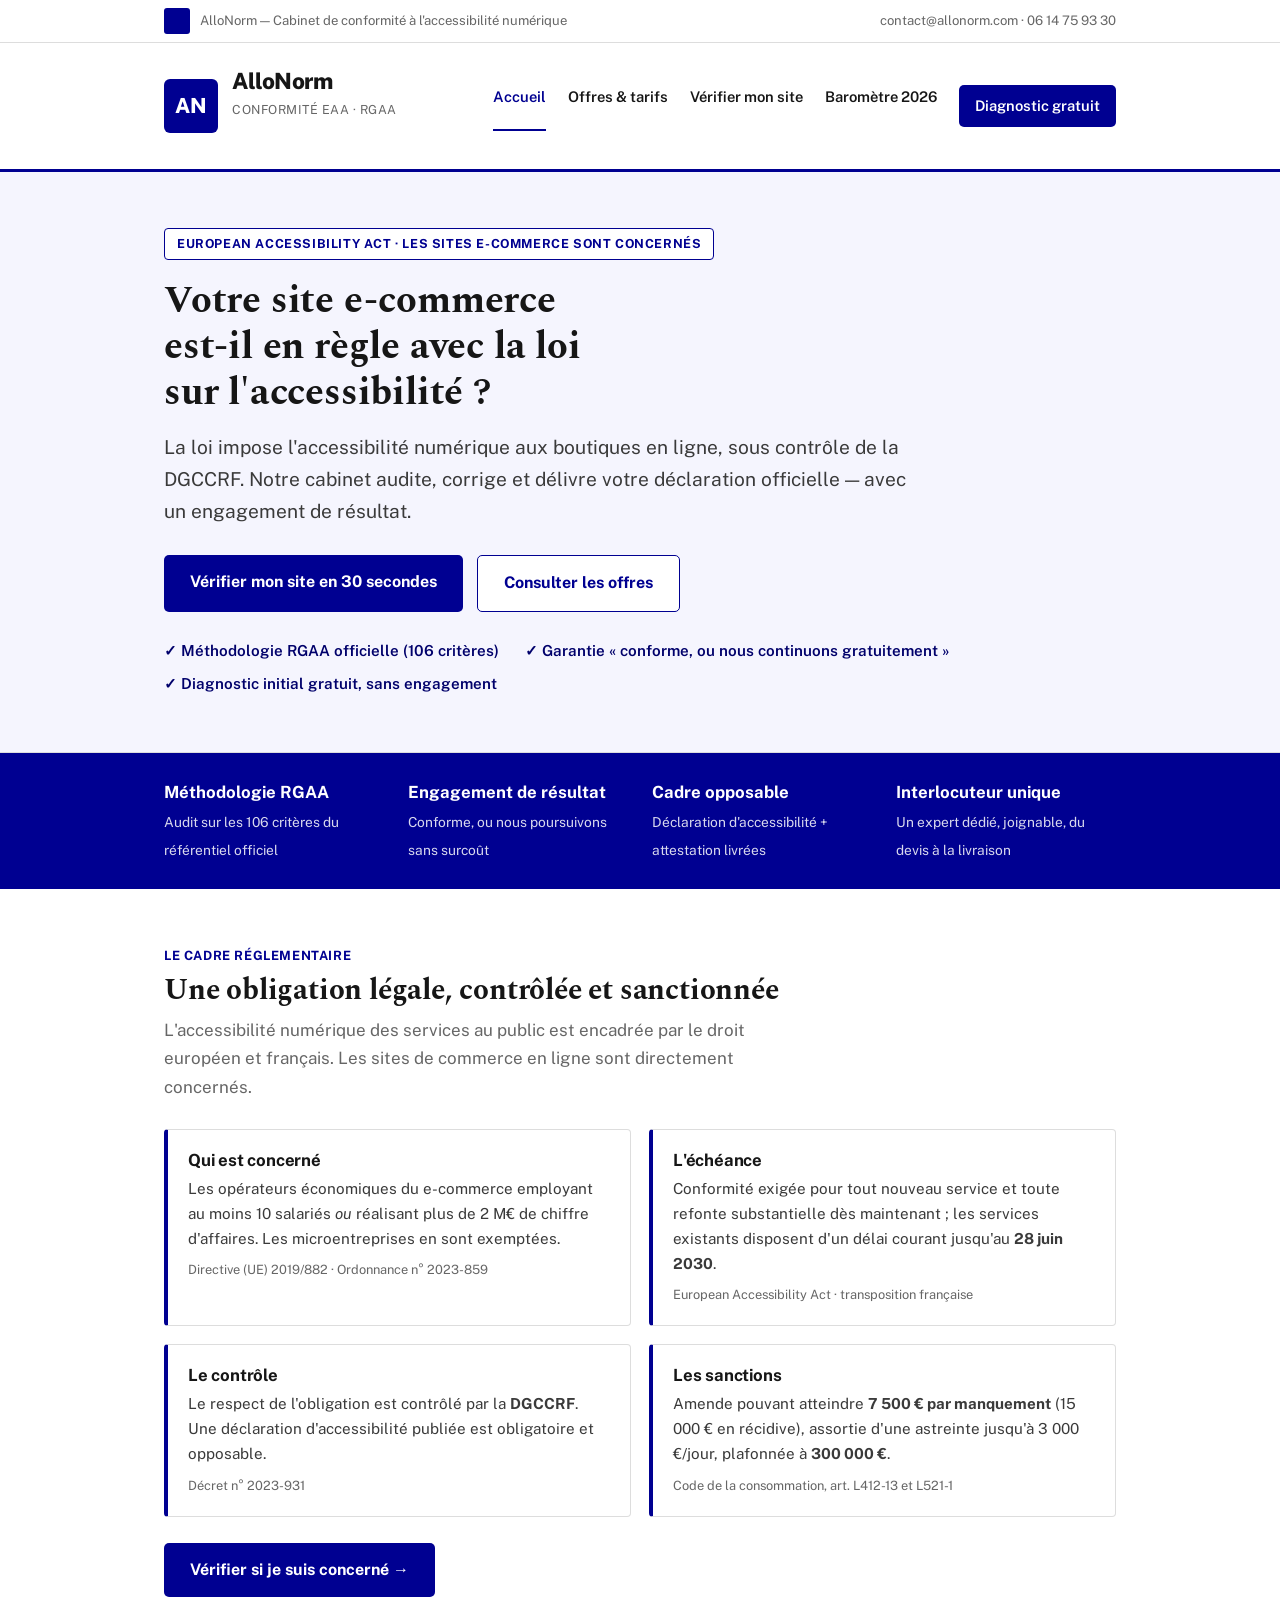
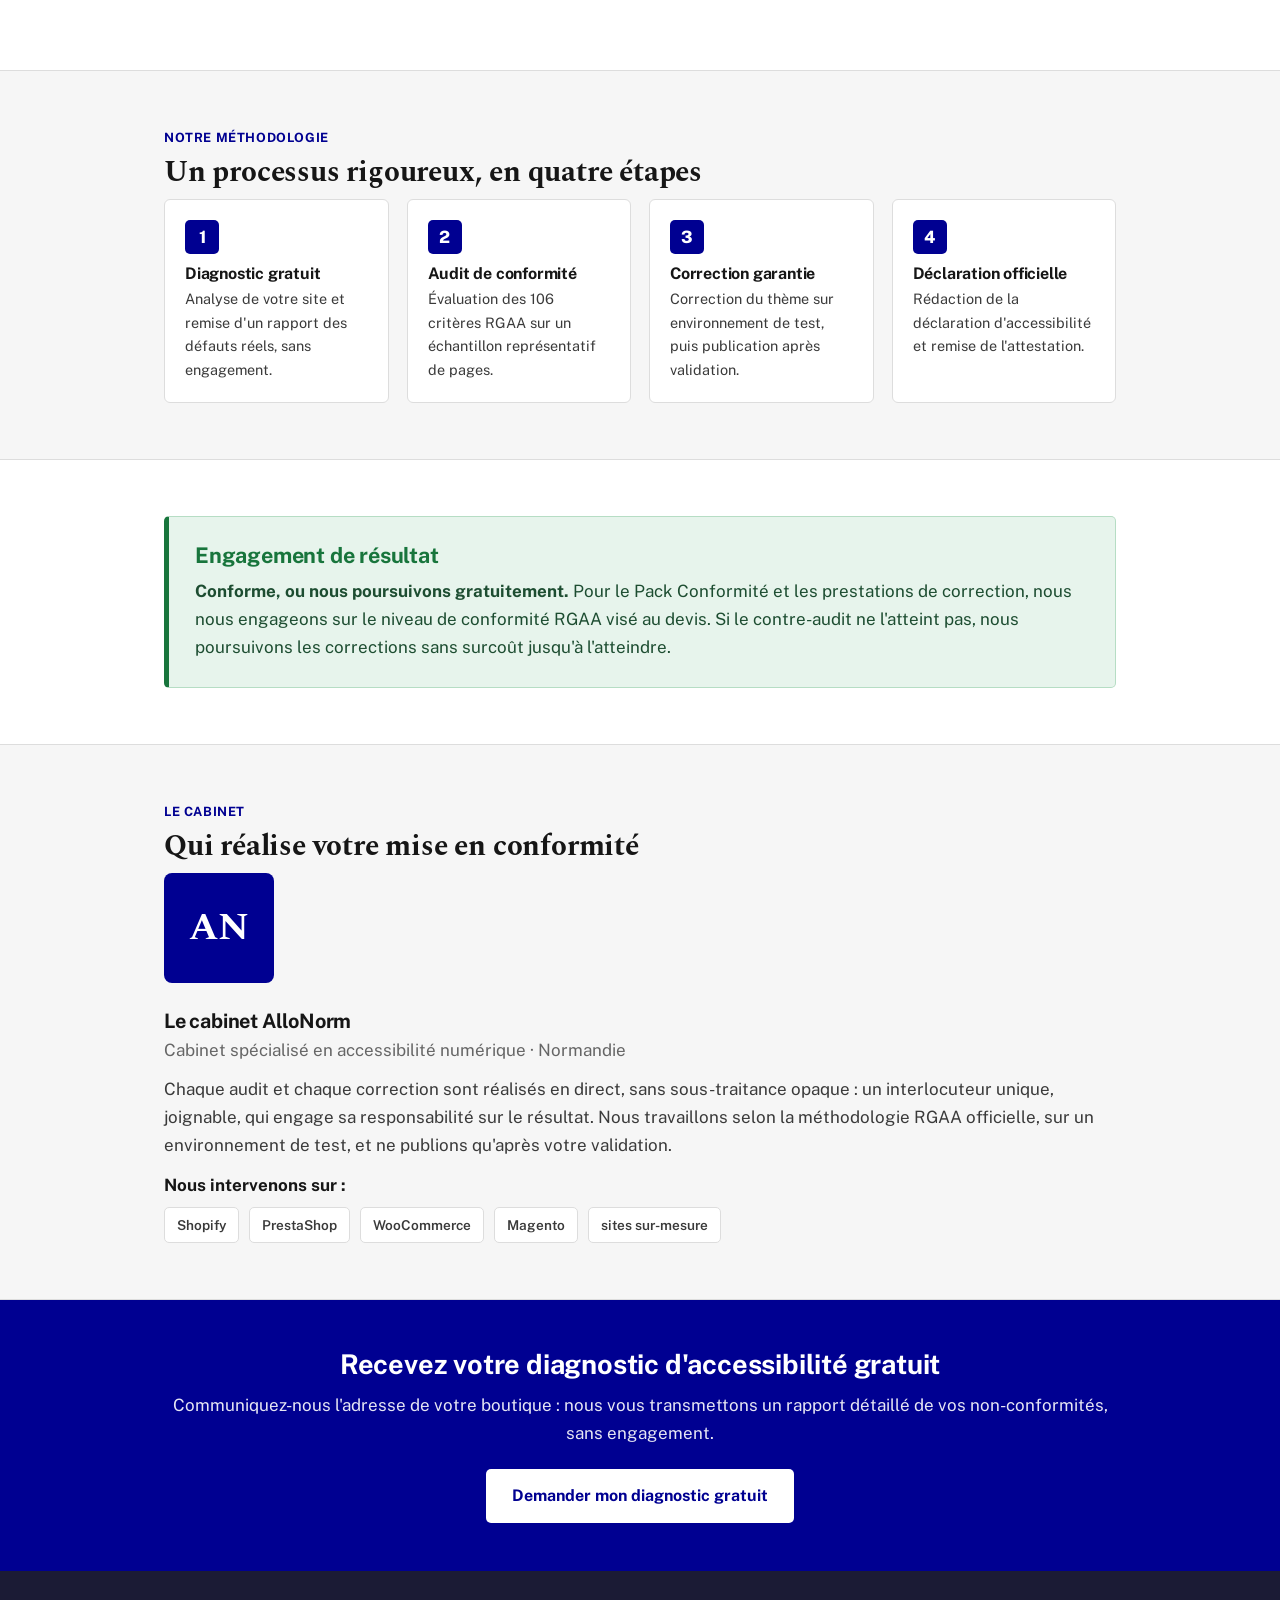
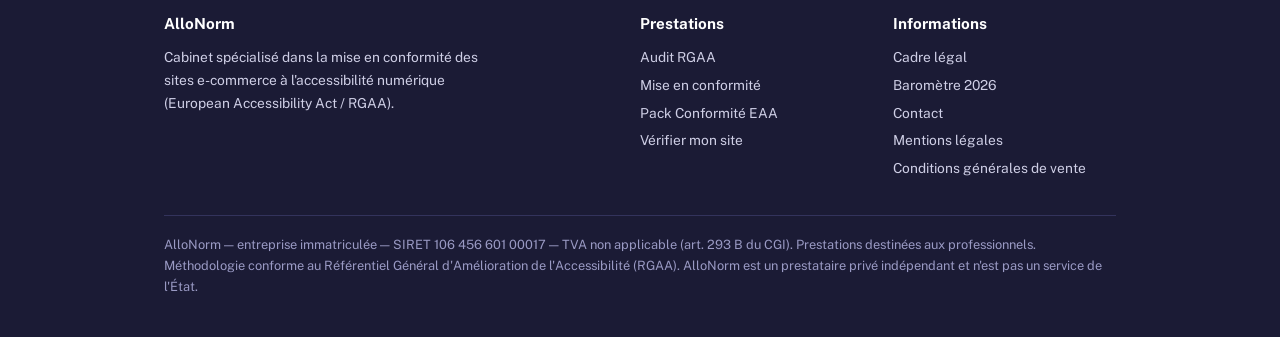
==== commit 841f7734: "Baromètre 2026 de l'accessibilité e-commerce (113 scans réels, agrégé anonyme) + lien nav/footer Co-" ====
--- a/index.html
+++ b/index.html
@@ -31,6 +31,7 @@
     <a href="index.html" class="active">Accueil</a>
     <a href="offres.html">Offres &amp; tarifs</a>
     <a href="verifier.html">Vérifier mon site</a>
+    <a href="barometre.html">Baromètre 2026</a>
     <a href="contact.html" class="cta">Diagnostic gratuit</a>
   </nav>
 </div></header>
@@ -148,6 +149,7 @@
   <div>
     <h4>Informations</h4>
     <a href="index.html#cadre">Cadre légal</a>
+    <a href="barometre.html">Baromètre 2026</a>
     <a href="contact.html">Contact</a>
     <a href="mentions-legales.html">Mentions légales</a>
     <a href="cgv.html">Conditions générales de vente</a>
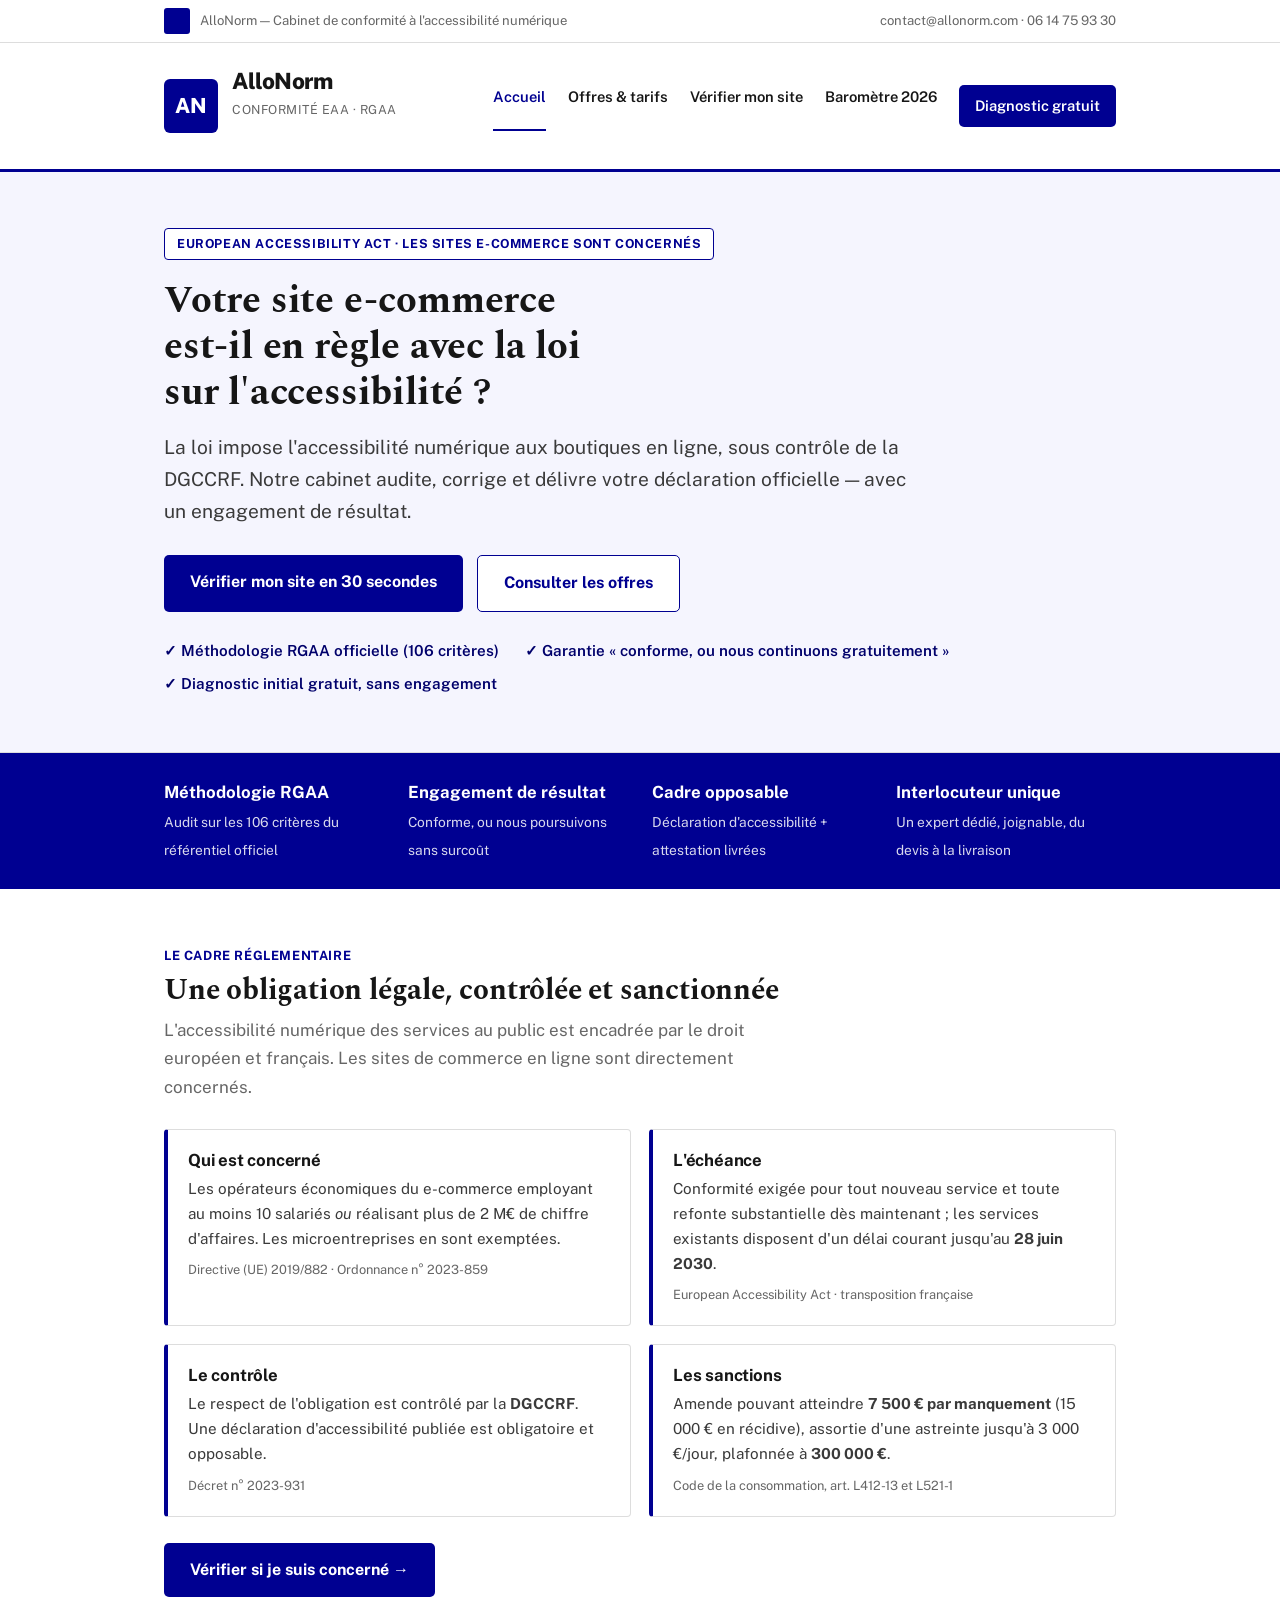
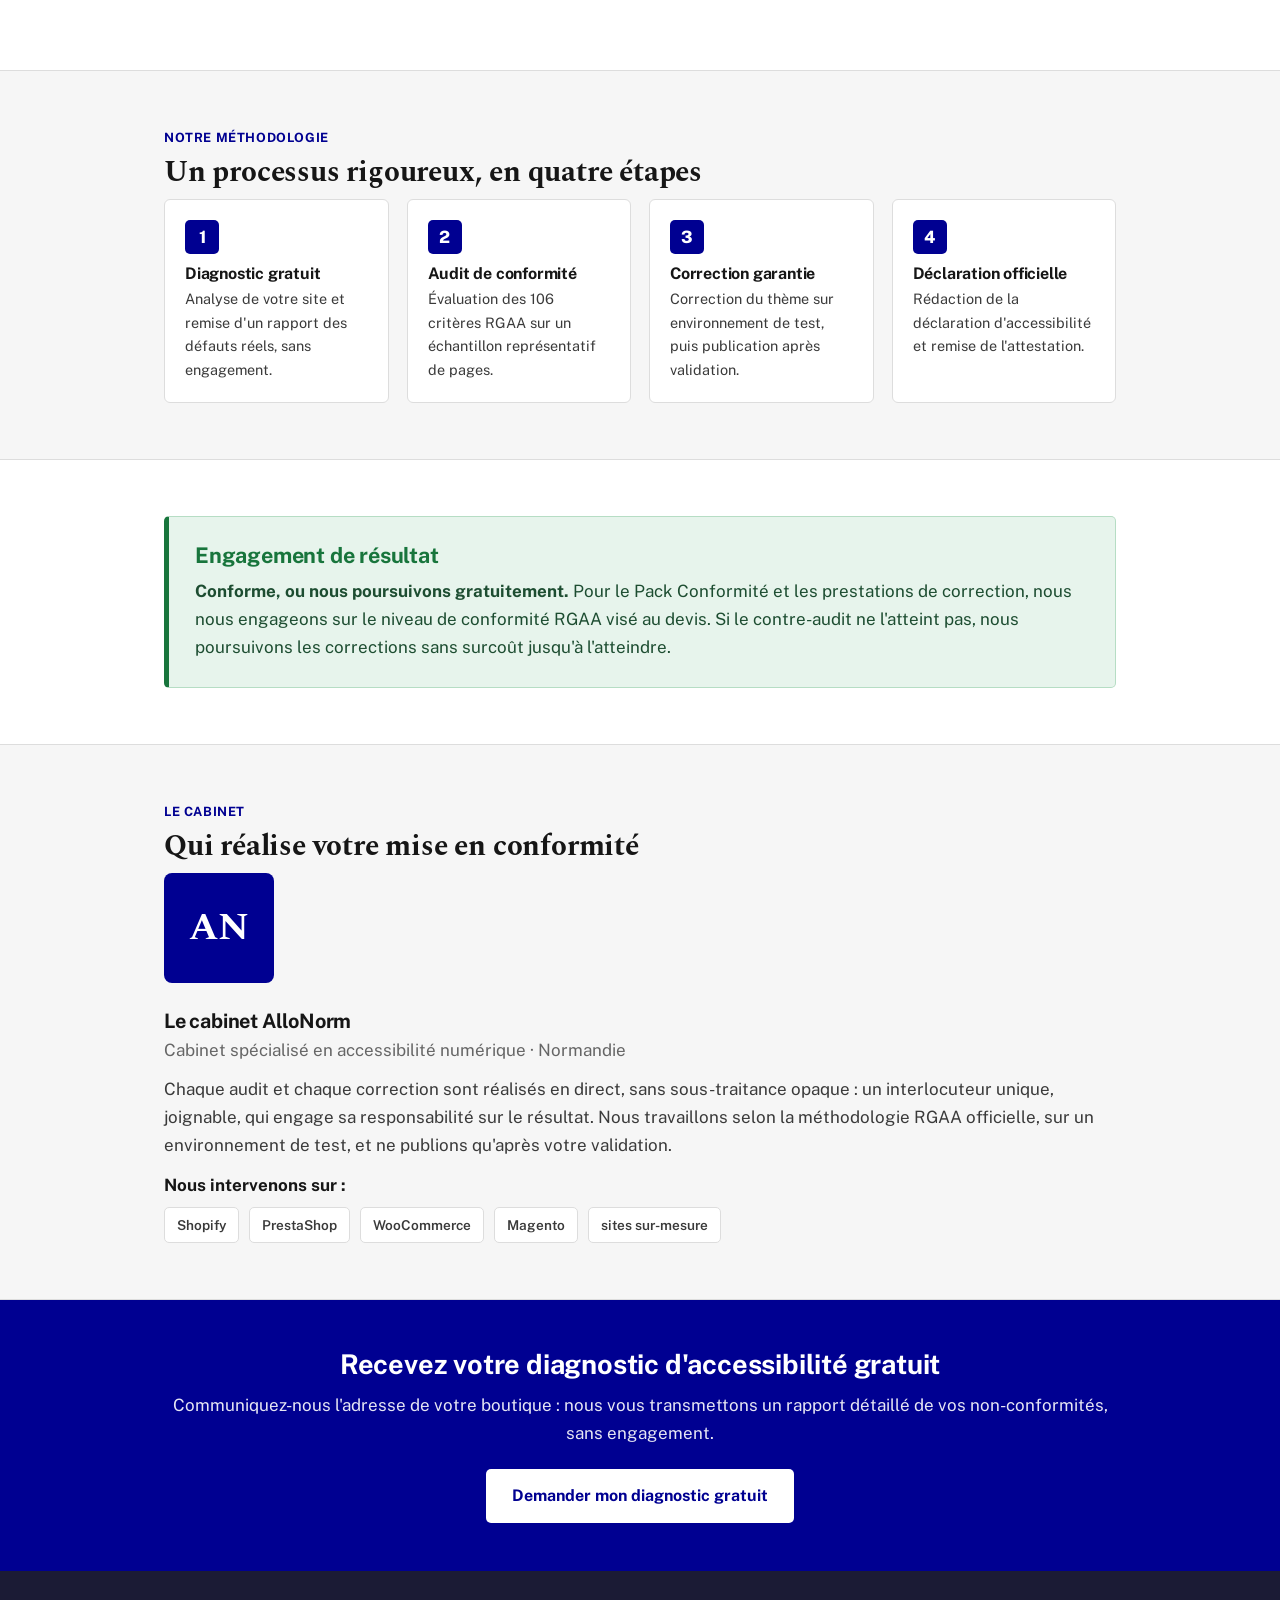
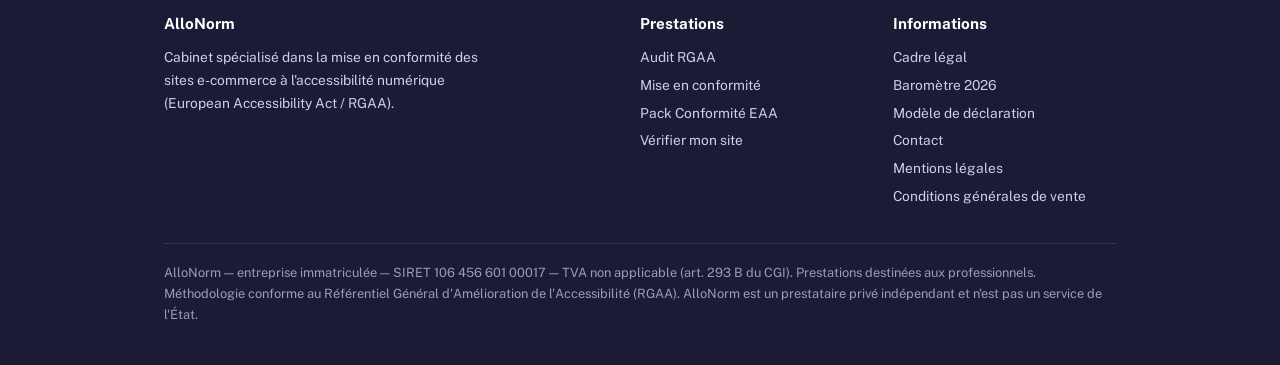
==== commit 3db9e7e4: "Page modèle de déclaration (lead magnet) + sitemap/robots + fix [hidden] écrasé par .form-ok Co-Auth" ====
--- a/index.html
+++ b/index.html
@@ -150,6 +150,7 @@
     <h4>Informations</h4>
     <a href="index.html#cadre">Cadre légal</a>
     <a href="barometre.html">Baromètre 2026</a>
+    <a href="declaration-accessibilite.html">Modèle de déclaration</a>
     <a href="contact.html">Contact</a>
     <a href="mentions-legales.html">Mentions légales</a>
     <a href="cgv.html">Conditions générales de vente</a>
--- a/styles.css
+++ b/styles.css
@@ -160,3 +160,6 @@
   footer .wrap{grid-template-columns:1fr}
   .hero h1{font-size:1.9rem}
 }
+
+/* l attribut hidden doit toujours gagner (sinon .form-ok{display:inline-block} l ecrase) */
+[hidden]{display:none!important}
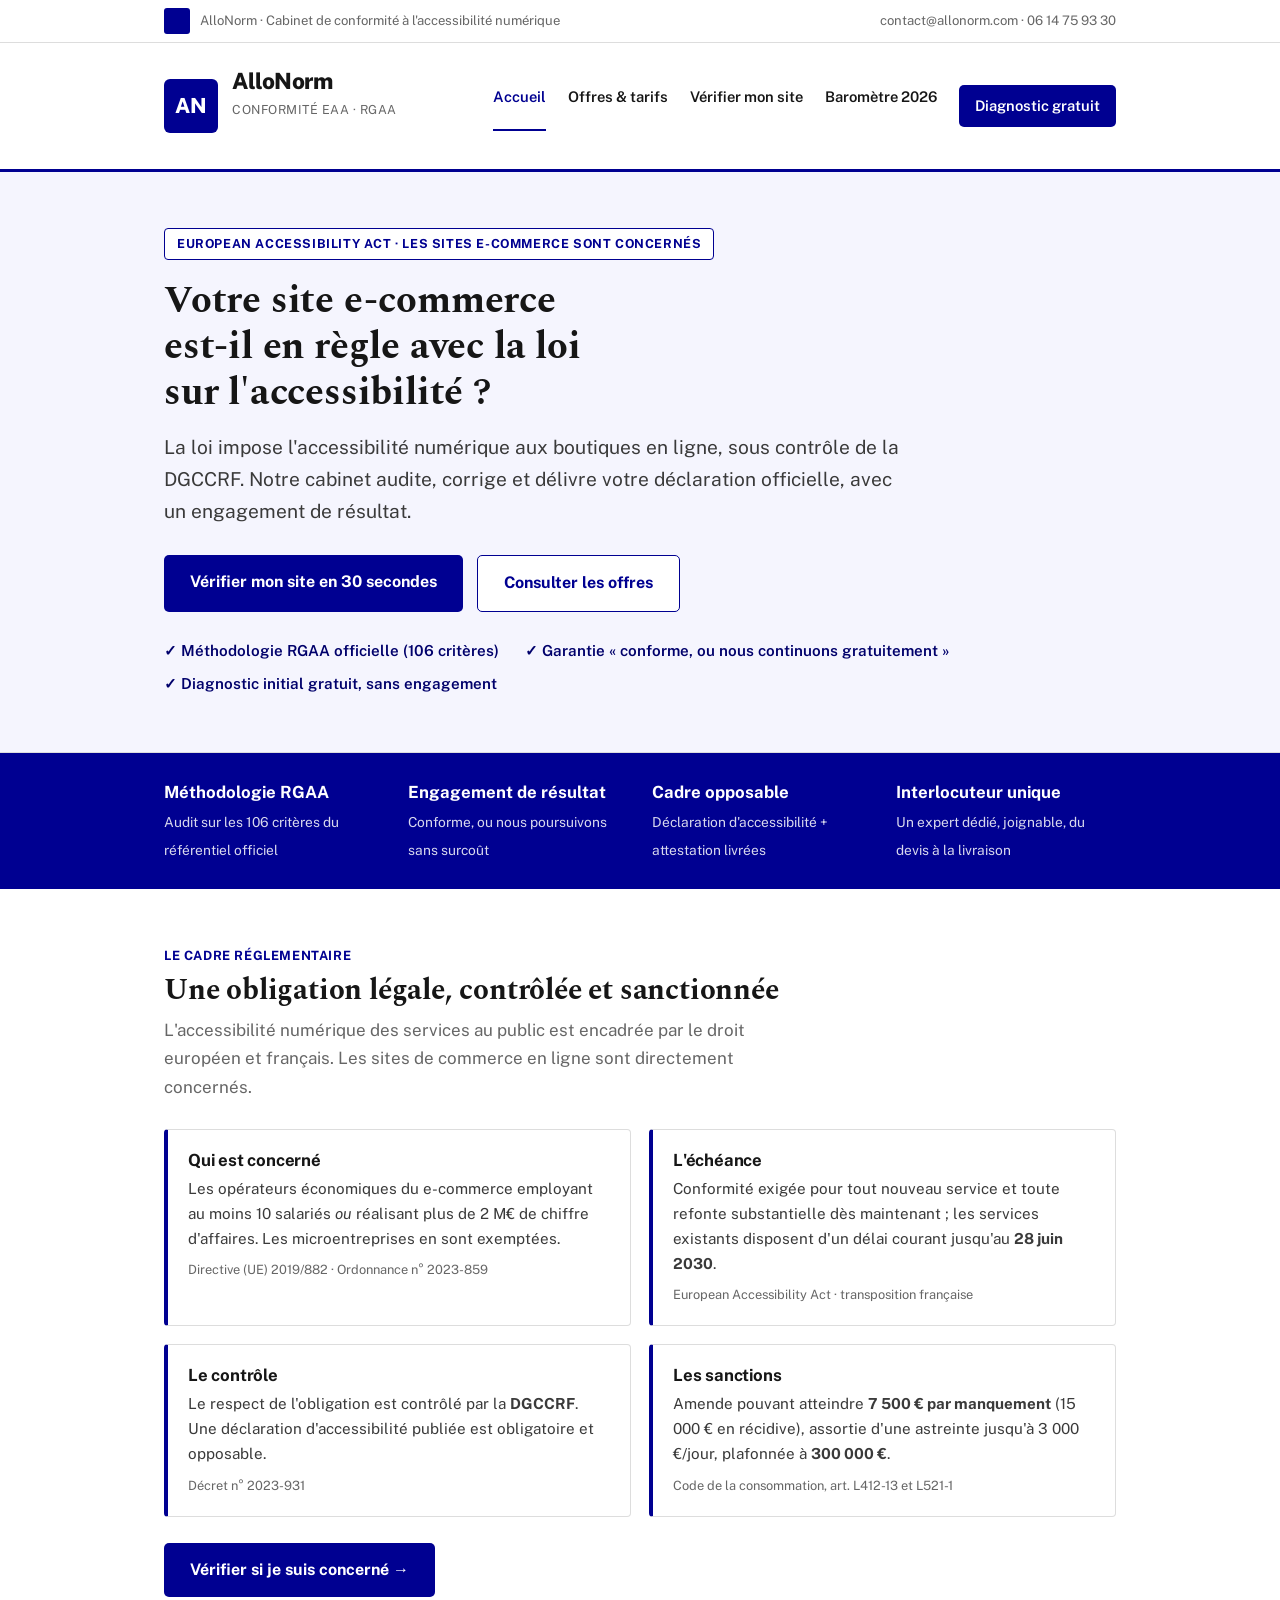
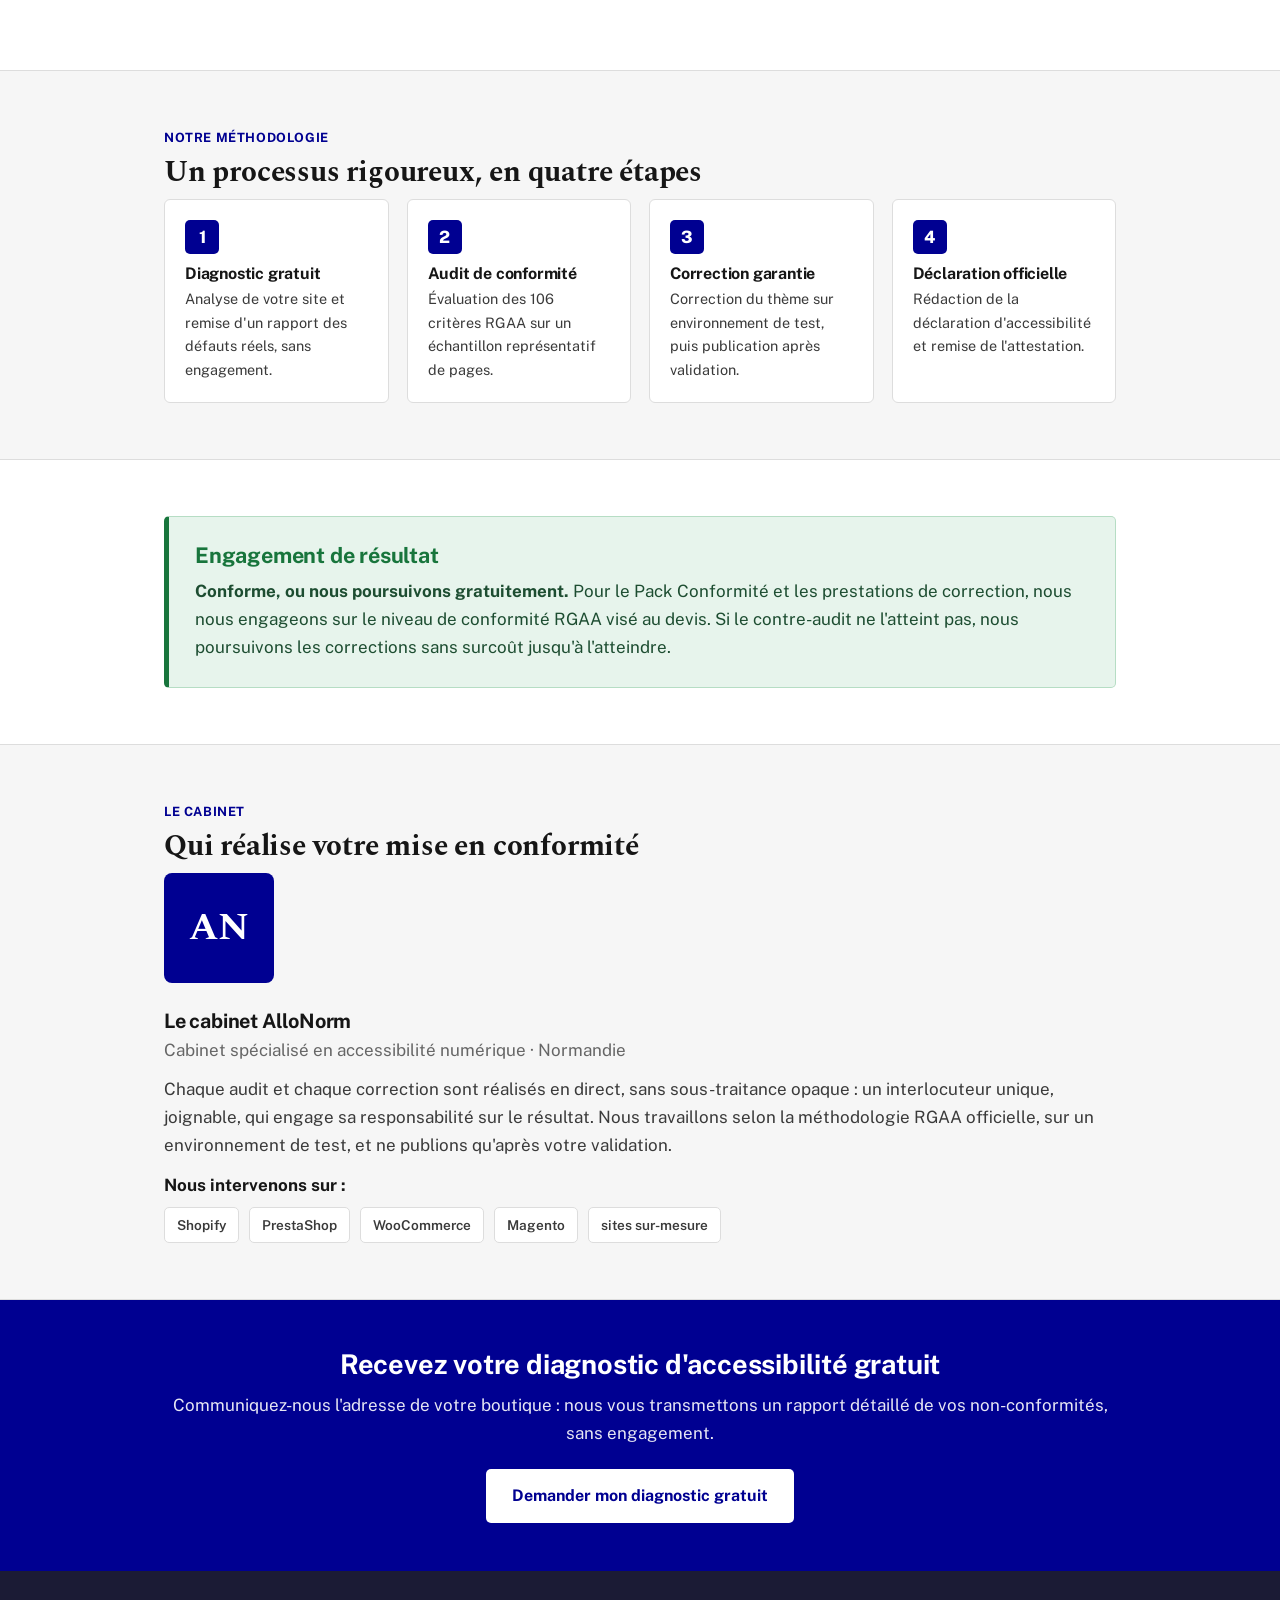
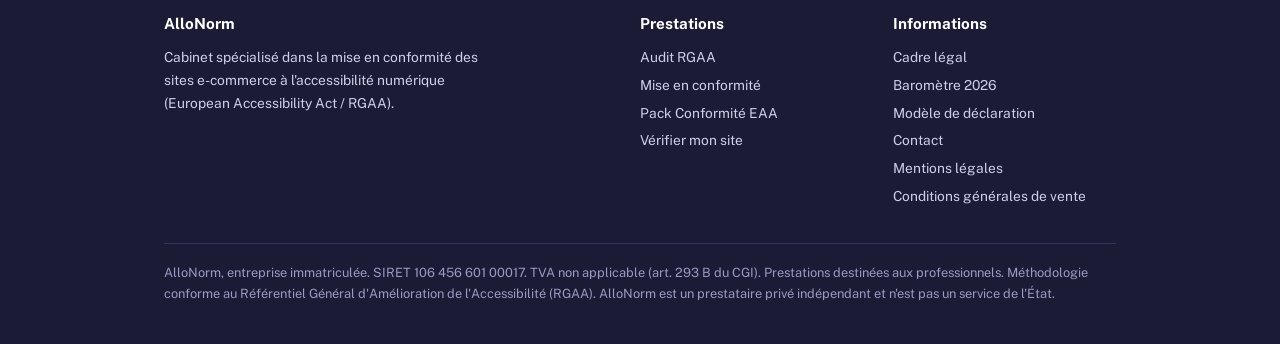
==== commit d4e72b35: "Zéro tiret long dans tout le contenu du site (titres, prose, JS sortant) Co-Authored-By: Claude Fabl" ====
--- a/index.html
+++ b/index.html
@@ -3,7 +3,7 @@
 <head>
 <meta charset="utf-8">
 <meta name="viewport" content="width=device-width, initial-scale=1">
-<title>AlloNorm — Conformité à l'accessibilité numérique (European Accessibility Act / RGAA)</title>
+<title>AlloNorm · Conformité à l'accessibilité numérique (European Accessibility Act / RGAA)</title>
 <meta name="description" content="AlloNorm met les sites e-commerce en conformité avec l'European Accessibility Act et le RGAA : audit, correction et déclaration d'accessibilité. Garantie de résultat.">
 <link rel="preconnect" href="https://fonts.googleapis.com">
 <link rel="preconnect" href="https://fonts.gstatic.com" crossorigin>
@@ -14,7 +14,7 @@
 
 <!-- Bandeau utilitaire -->
 <div class="util"><div class="wrap">
-  <div class="left"><div class="square"></div><span>AlloNorm — Cabinet de conformité à l'accessibilité numérique</span></div>
+  <div class="left"><div class="square"></div><span>AlloNorm · Cabinet de conformité à l'accessibilité numérique</span></div>
   <div>contact@allonorm.com · 06 14 75 93 30</div>
 </div></div>
 
@@ -40,7 +40,7 @@
 <div class="hero"><div class="wrap">
   <span class="eyebrow">European Accessibility Act · les sites e-commerce sont concernés</span>
   <h1>Votre site e-commerce est-il en règle avec la loi sur l'accessibilité&nbsp;?</h1>
-  <p class="lead">La loi impose l'accessibilité numérique aux boutiques en ligne, sous contrôle de la DGCCRF. Notre cabinet audite, corrige et délivre votre déclaration officielle — avec un engagement de résultat.</p>
+  <p class="lead">La loi impose l'accessibilité numérique aux boutiques en ligne, sous contrôle de la DGCCRF. Notre cabinet audite, corrige et délivre votre déclaration officielle, avec un engagement de résultat.</p>
   <div class="actions">
     <a class="btn btn-p" href="verifier.html">Vérifier mon site en 30 secondes</a>
     <a class="btn btn-s" href="offres.html">Consulter les offres</a>
@@ -156,7 +156,7 @@
     <a href="cgv.html">Conditions générales de vente</a>
   </div>
   <div class="legal">
-    AlloNorm — entreprise immatriculée — SIRET 106 456 601 00017 — TVA non applicable (art. 293 B du CGI).
+    AlloNorm, entreprise immatriculée. SIRET 106 456 601 00017. TVA non applicable (art. 293 B du CGI).
     Prestations destinées aux professionnels. Méthodologie conforme au Référentiel Général d'Amélioration de l'Accessibilité (RGAA).
     AlloNorm est un prestataire privé indépendant et n'est pas un service de l'État.
   </div>
